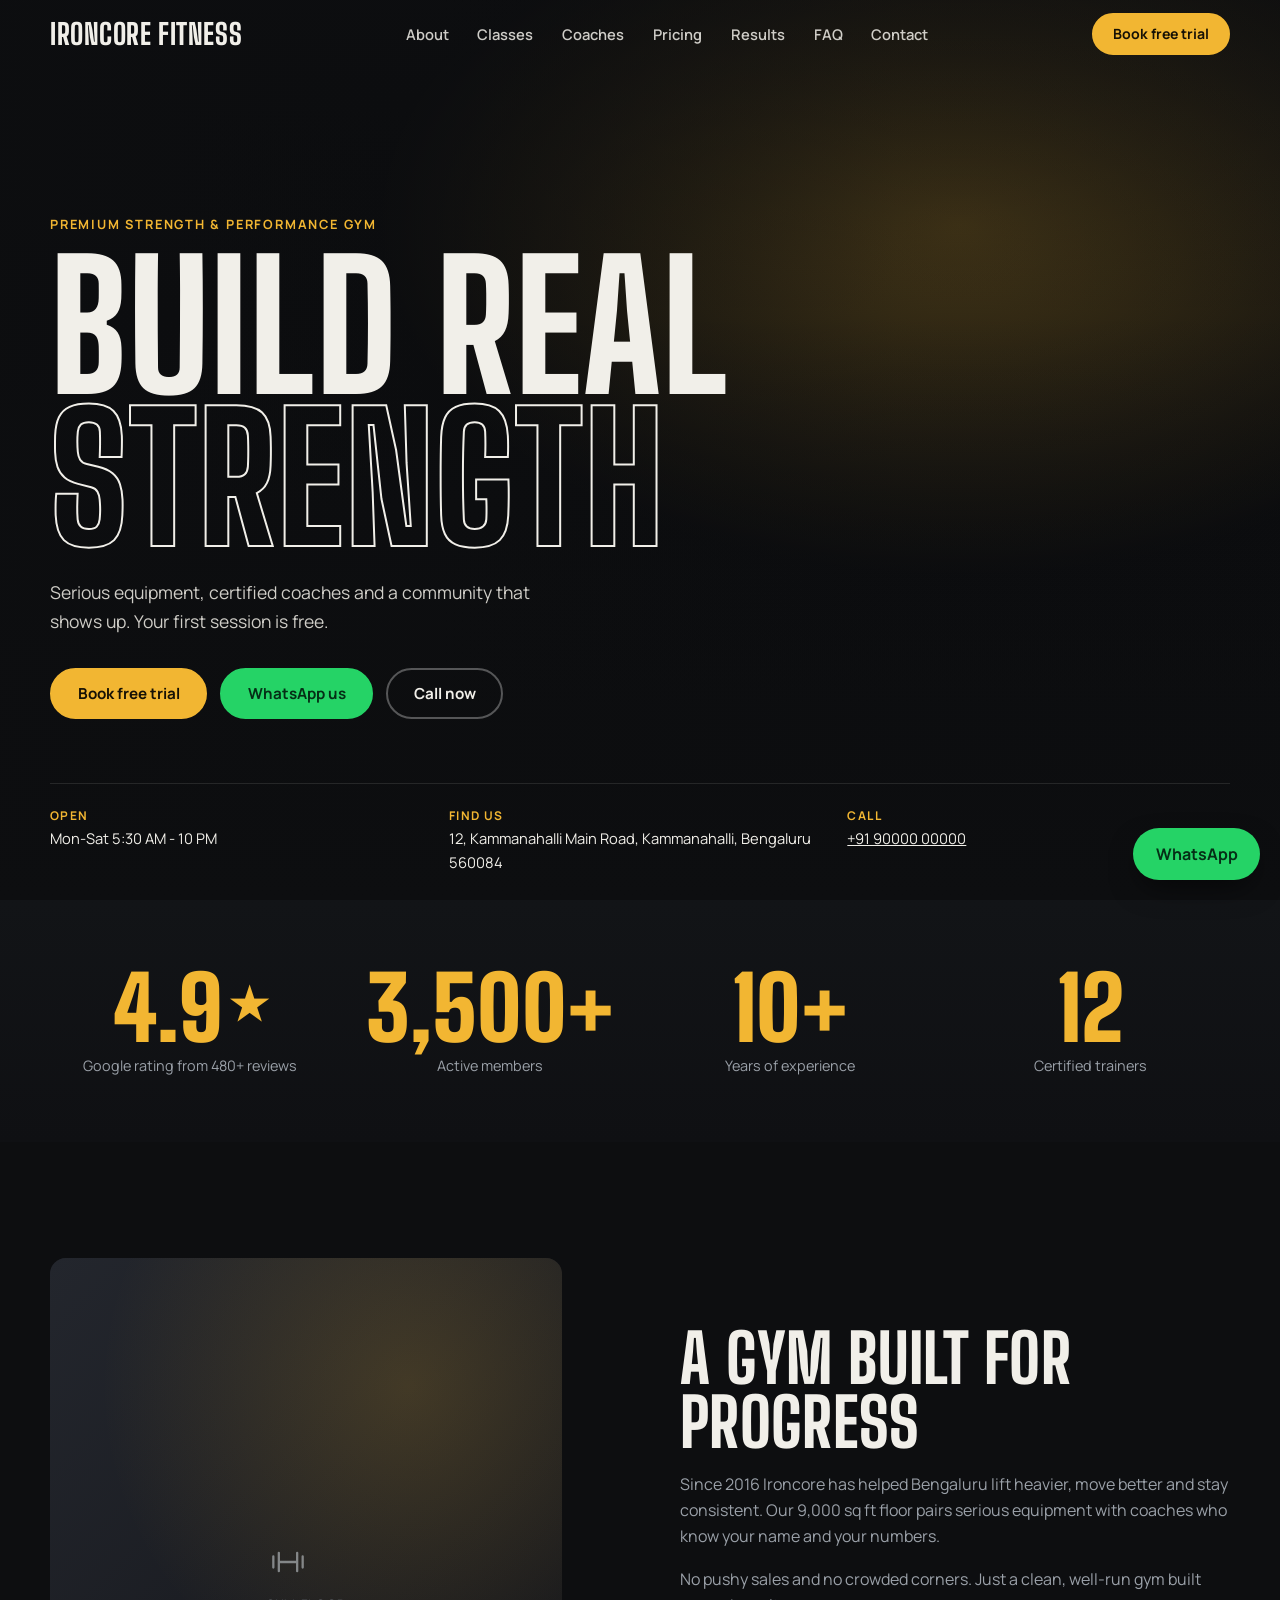
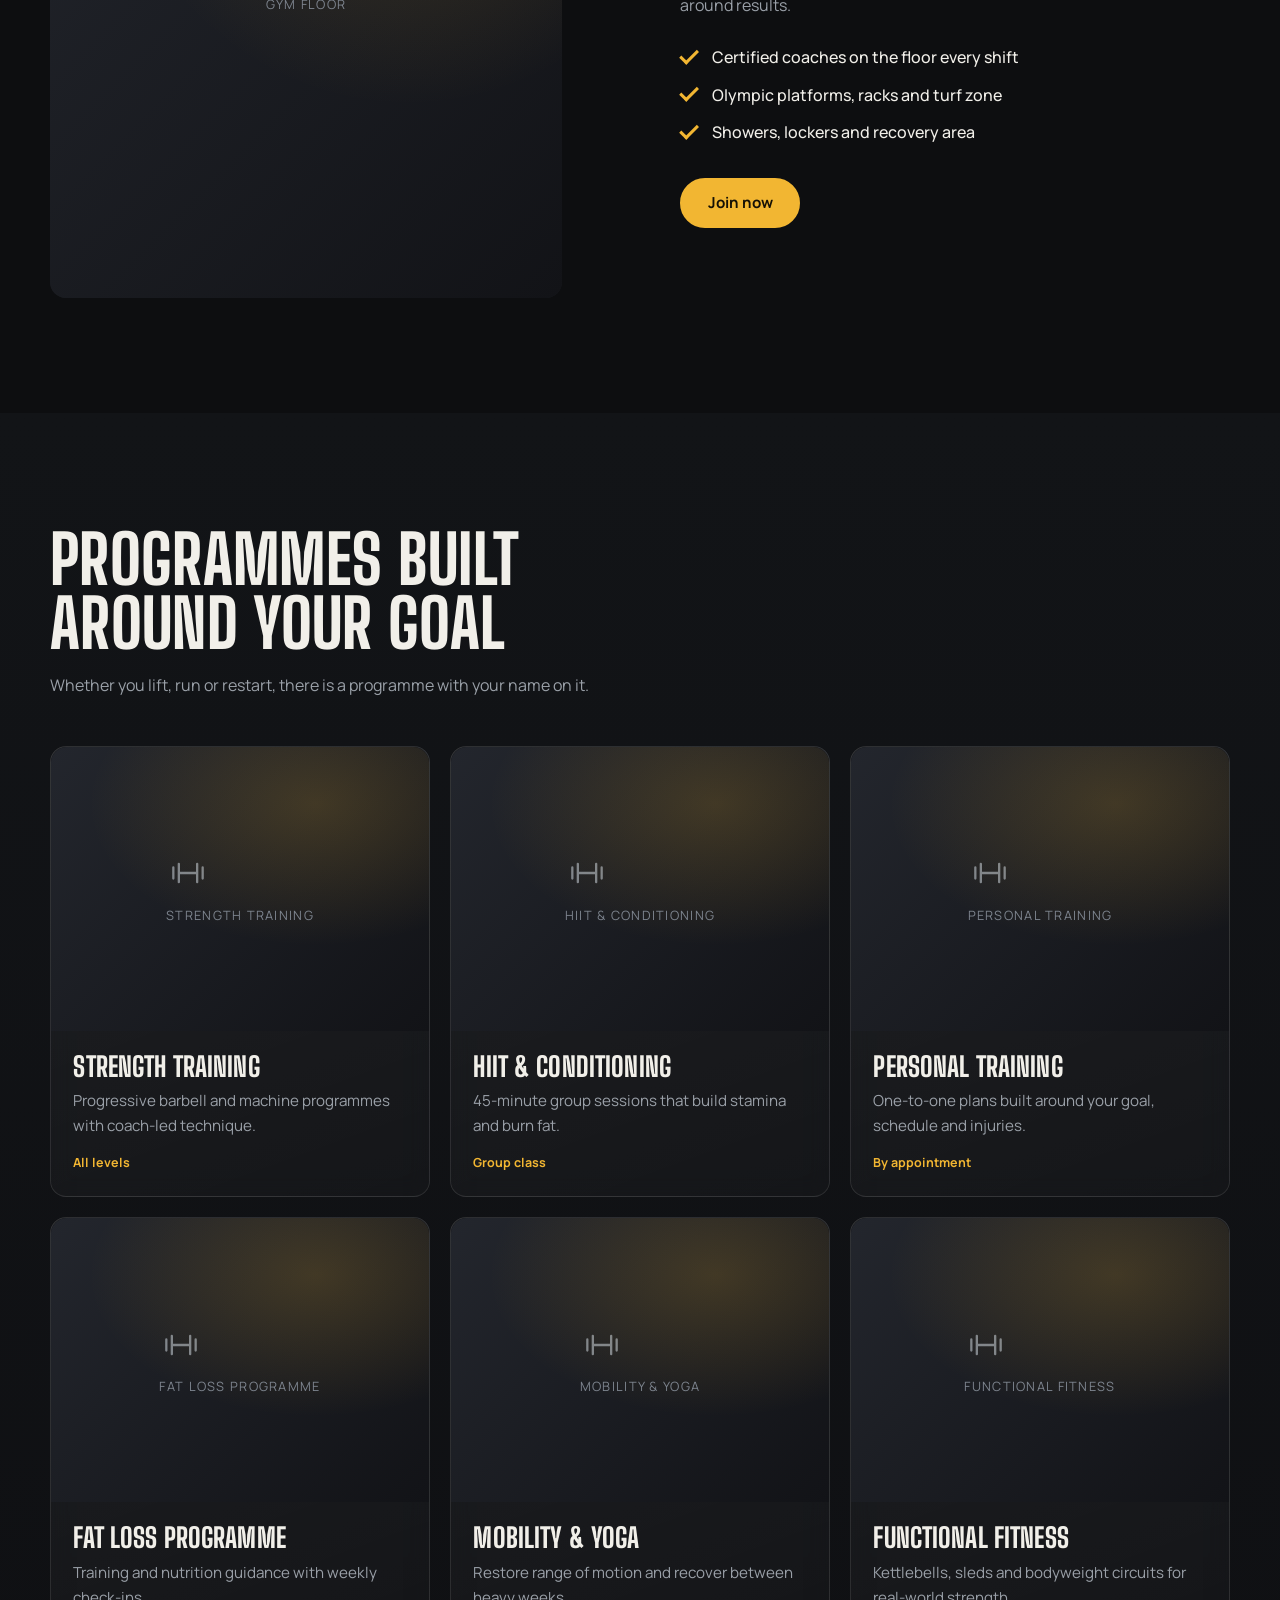
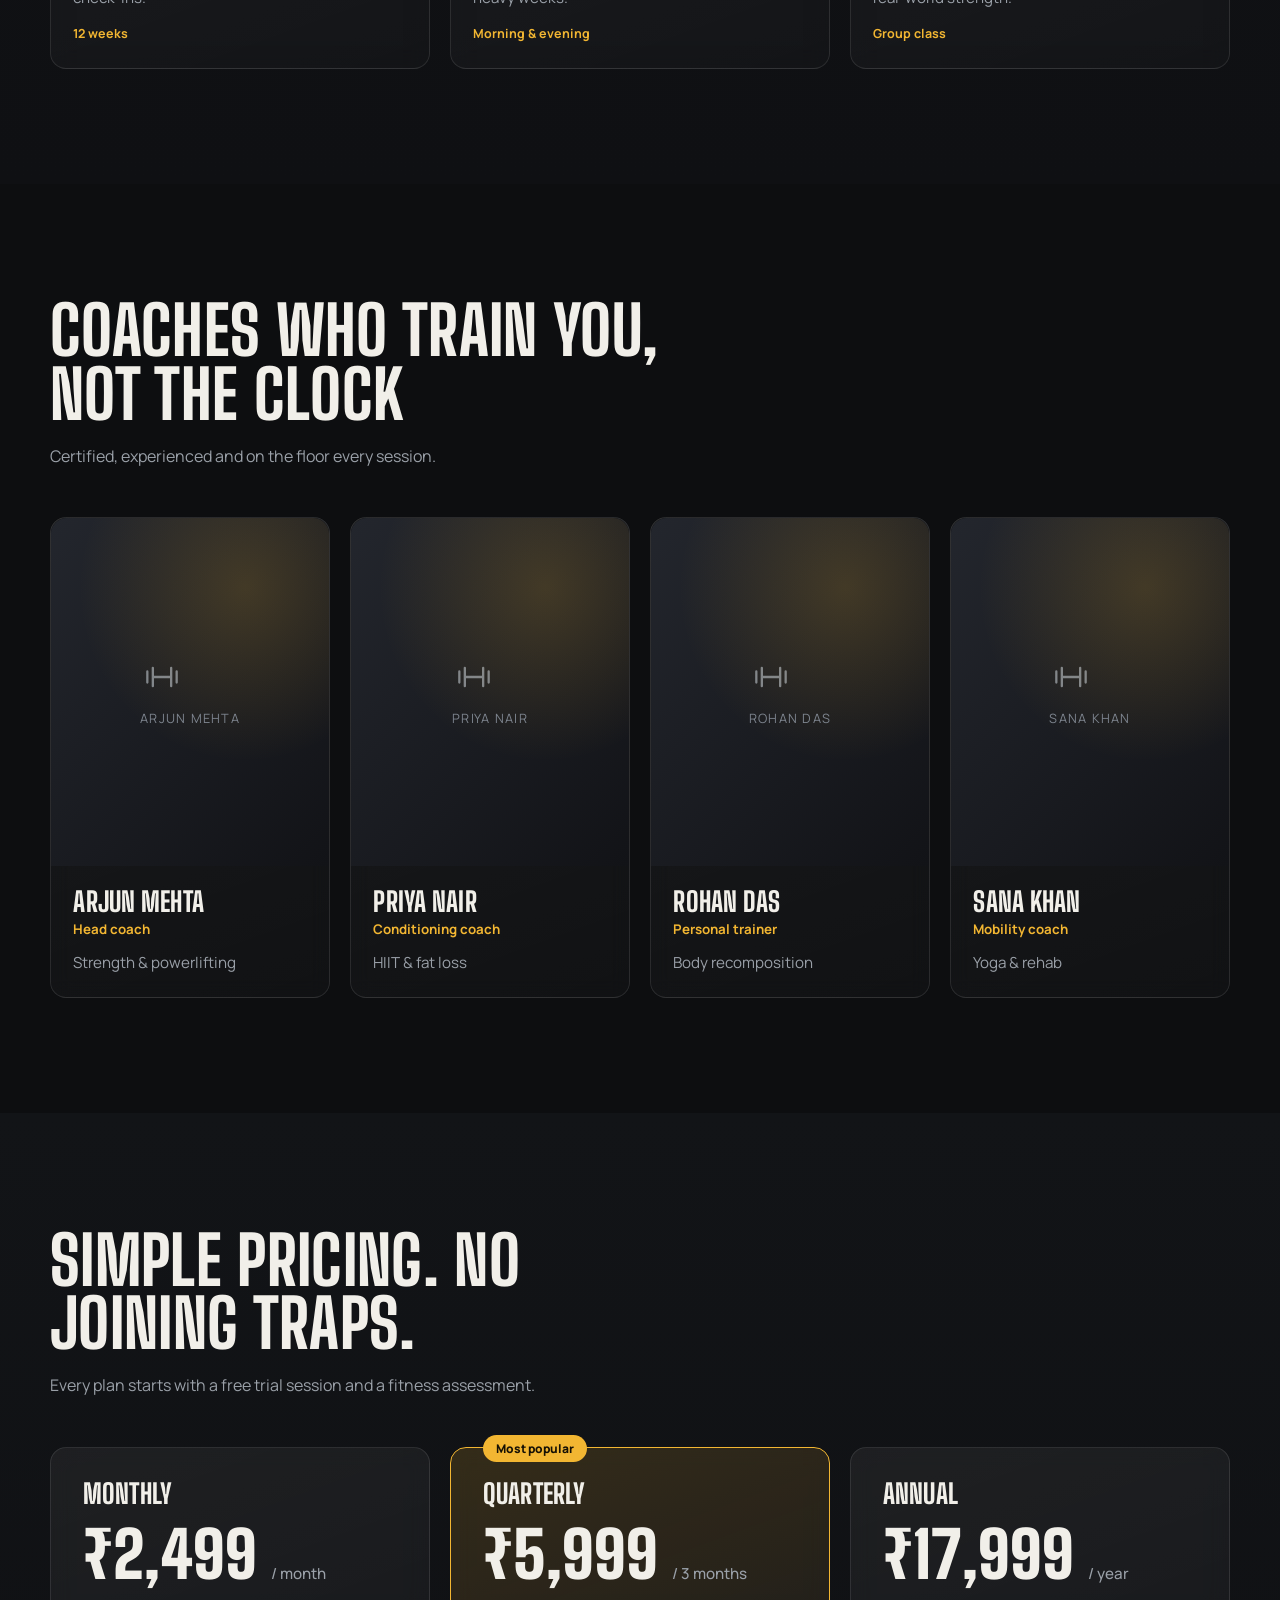
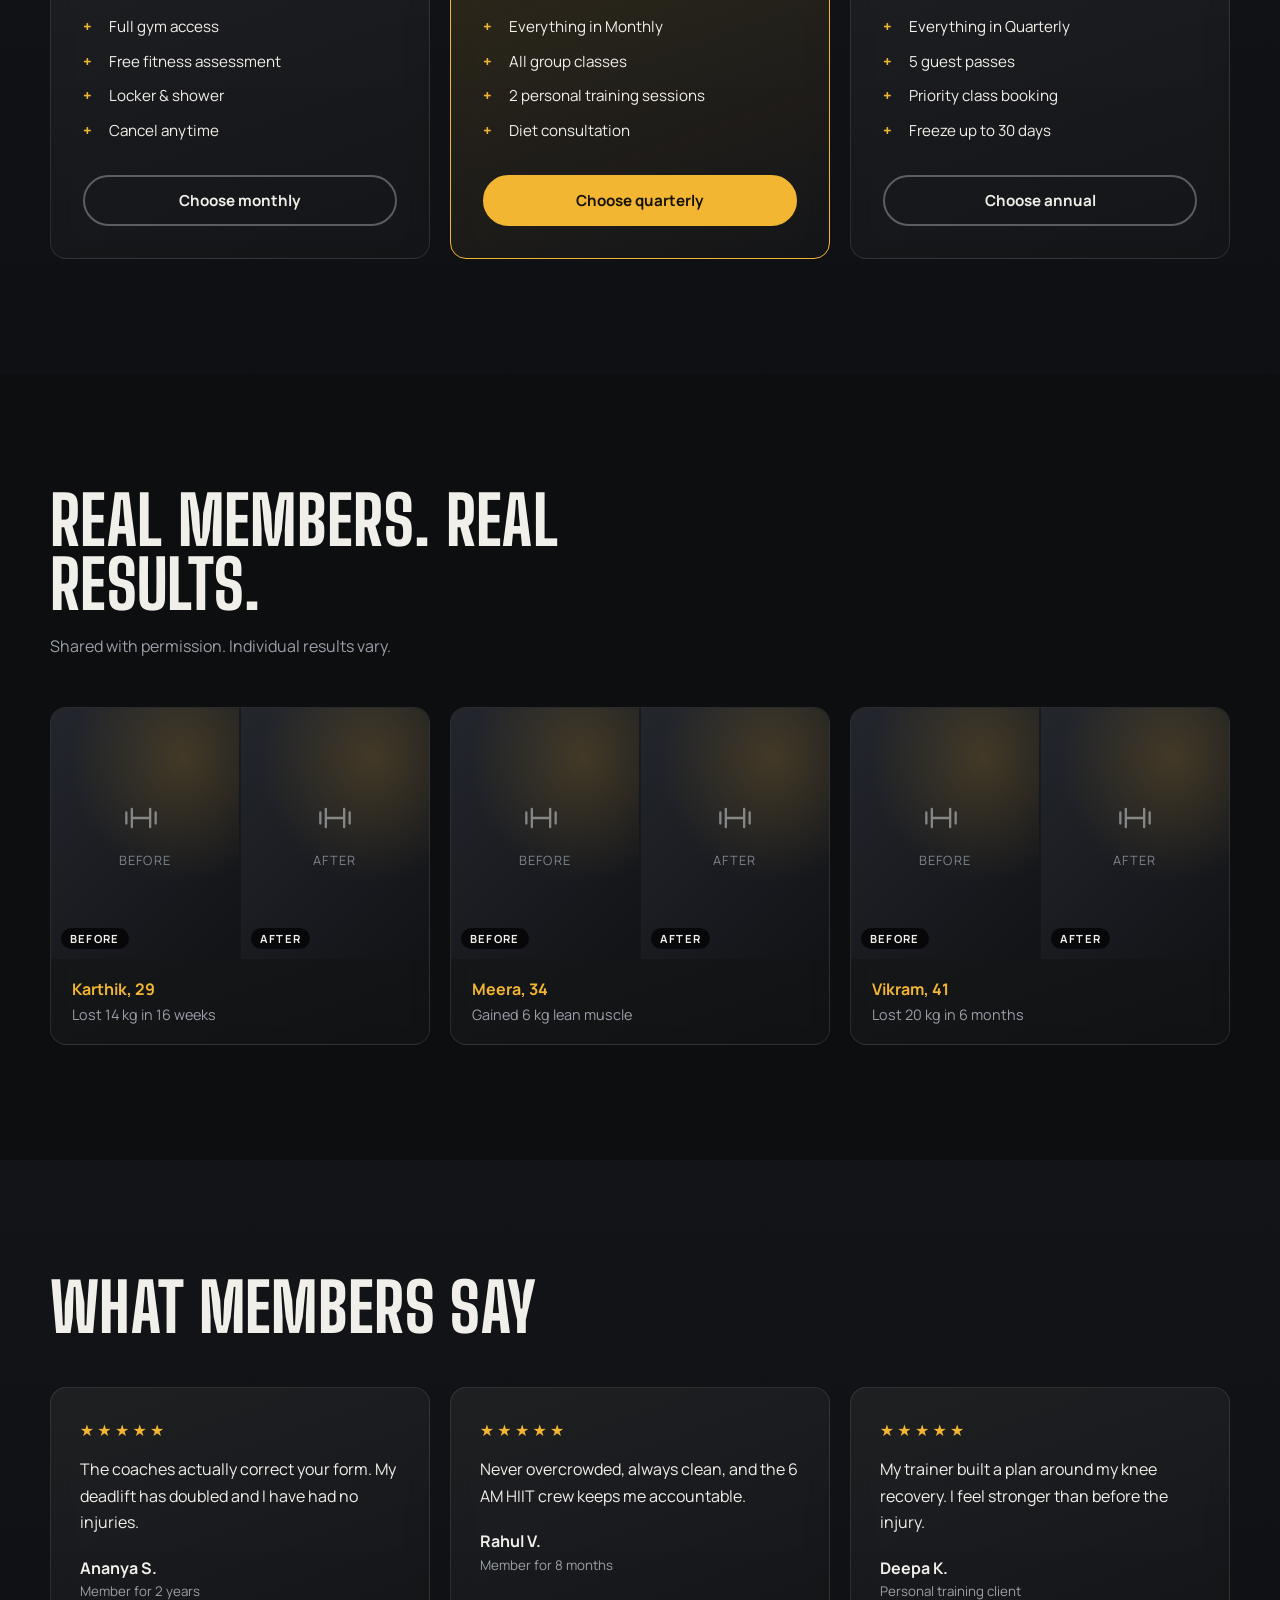
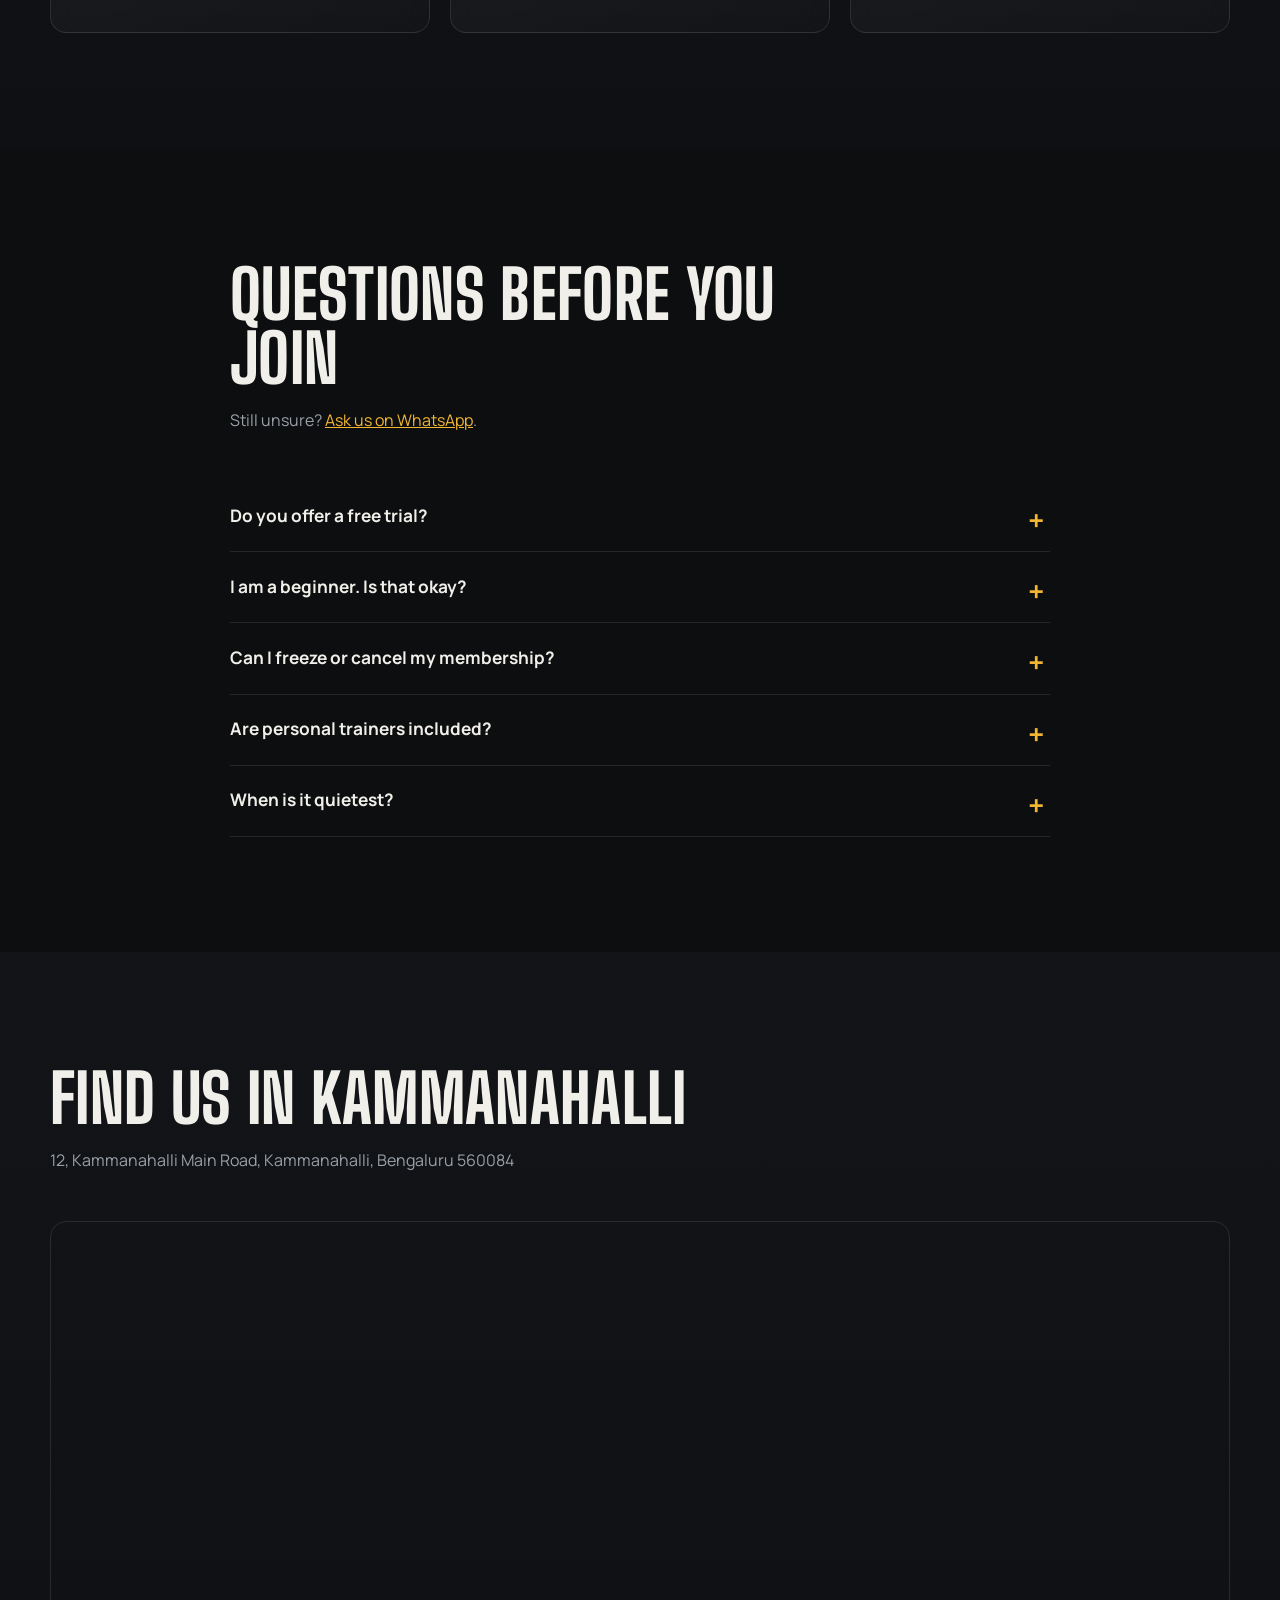
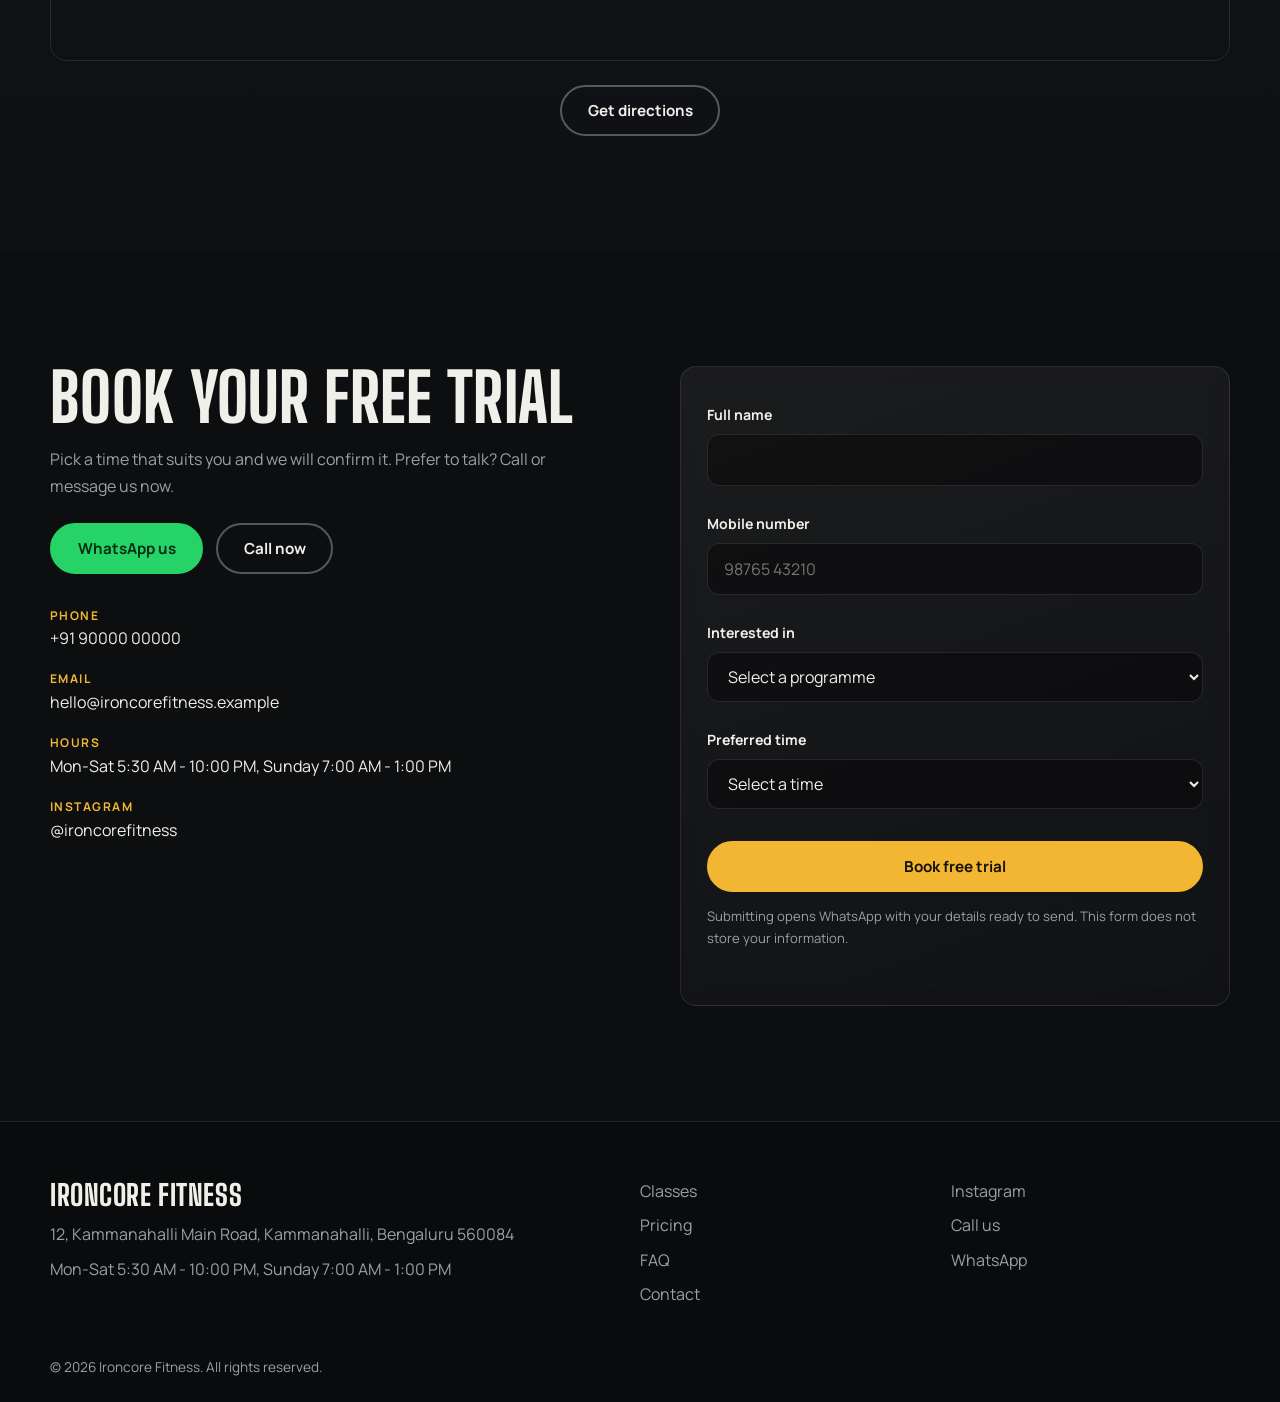
==== index.html @ 9d10f056 "Rename gym.html to index.html" ====
<!DOCTYPE html>
<html lang="en">
<head>
<meta charset="utf-8">
<meta name="viewport" content="width=device-width, initial-scale=1">
<!-- =====================================================================
     ONLY MANUAL HTML EDIT NEEDED: the 6 tags below (title, description,
     canonical, og:title, og:description, og:url). Search engines and link
     previews (WhatsApp/Facebook/etc.) read these before any JavaScript
     runs, so they can't be generated from CONFIG. Everything else on this
     page — text, images, links, colors, prices, hours — comes from the
     CONFIG object at the top of script.js. See README.md.
     ===================================================================== -->
<title>Ironcore Fitness | Premium Strength &amp; Performance Gym in Kammanahalli, Bengaluru</title>
<meta name="description" content="Ironcore Fitness in Kammanahalli, Bengaluru: strength training, HIIT, personal coaching and flexible memberships. Book your free trial or WhatsApp us today.">
<meta name="theme-color" content="#0d0e10">
<link rel="canonical" href="https://www.ironcorefitness.example/">
<meta property="og:type" content="website">
<meta property="og:site_name" content="Ironcore Fitness">
<meta property="og:title" content="Ironcore Fitness | Premium Strength &amp; Performance Gym">
<meta property="og:description" content="Expert coaching, serious equipment, flexible memberships in Kammanahalli, Bengaluru. Book a free trial.">
<meta property="og:url" content="https://www.ironcorefitness.example/">
<meta property="og:image" content="https://www.ironcorefitness.example/assets/images/og.jpg">
<meta name="twitter:card" content="summary_large_image">
<!-- ===================================================================== -->
<link rel="preconnect" href="https://fonts.googleapis.com">
<link rel="preconnect" href="https://fonts.gstatic.com" crossorigin>
<link rel="preload" as="image" href="assets/images/hero.jpg" fetchpriority="high">
<link href="https://fonts.googleapis.com/css2?family=Big+Shoulders+Display:wght@800;900&family=Manrope:wght@400..700&display=swap" rel="stylesheet">
<link rel="stylesheet" href="style.css">
<!-- LocalBusiness JSON-LD is generated from CONFIG in script.js. -->
</head>
<body>
<a class="skip" href="#main">Skip to content</a>
<header class="nav" id="nav">
  <div class="wrap nav__in">
    <a href="#top" class="logo" data-bind="name" aria-label="Home">Your Gym Name</a>
    <nav id="menu" class="menu" aria-label="Primary">
      <a href="#about">About</a><a href="#services">Classes</a><a href="#trainers">Coaches</a>
      <a href="#plans">Pricing</a><a href="#results">Results</a><a href="#faq">FAQ</a><a href="#contact">Contact</a>
      <a class="btn btn--sm menu__join" href="#contact">Book free trial</a>
    </nav>
    <a class="btn btn--sm nav__join" href="#contact">Book free trial</a>
    <button class="burger" id="burger" aria-expanded="false" aria-controls="menu" aria-label="Toggle menu"><span></span><span></span></button>
  </div>
</header>

<main id="main">
<section class="hero" id="top">
  <div class="hero__bg"></div>
  <img class="hero__img" id="heroImg" src="assets/images/hero.jpg" alt="" width="1920" height="1080" fetchpriority="high" decoding="async" data-ph="hero">
  <div class="hero__shade"></div>
  <div class="wrap hero__in">
    <p class="hero__kicker" data-bind="tagline">Premium Strength &amp; Performance Gym</p>
    <h1 class="hero__title" id="heroTitle">Build real<br><em>strength</em></h1>
    <p class="hero__sub" id="heroSub"></p>
    <div class="row hero__cta">
      <a class="btn" href="#contact">Book free trial</a>
      <a class="btn btn--wa" data-wa href="#" target="_blank" rel="noopener">WhatsApp us</a>
      <a class="btn btn--ghost" data-tel href="#">Call now</a>
    </div>
  </div>
  <ul class="wrap hero__strip" aria-label="Quick info">
    <li><b>Open</b><span data-bind="hoursShort"></span></li>
    <li><b>Find us</b><span data-bind="address"></span></li>
    <li><b>Call</b><a data-tel data-bind="phoneDisplay" href="#"></a></li>
  </ul>
</section>

<section class="sec sec--alt trust" id="trust" aria-labelledby="trust-h">
  <div class="wrap">
    <h2 class="sr-only" id="trust-h">Why members choose us</h2>
    <div class="grid stats" id="statsGrid"></div>
  </div>
</section>

<section class="sec" id="about">
  <div class="wrap split">
    <div class="ph-wrap rv" id="aboutImg"></div>
    <div class="rv"><h2 id="aboutTitle"></h2><div id="aboutText" class="prose"></div><ul class="ticks" id="aboutPoints"></ul>
      <p class="row" style="margin-top:2rem"><a class="btn" href="#contact">Join now</a></p></div>
  </div>
</section>

<section class="sec sec--alt" id="services">
  <div class="wrap">
    <div class="head rv"><h2>Programmes built around your goal</h2><p>Whether you lift, run or restart, there is a programme with your name on it.</p></div>
    <div class="grid g3" id="servicesGrid"></div>
  </div>
</section>

<section class="sec" id="trainers">
  <div class="wrap">
    <div class="head rv"><h2>Coaches who train you, not the clock</h2><p>Certified, experienced and on the floor every session.</p></div>
    <div class="grid g4" id="trainersGrid"></div>
  </div>
</section>

<section class="sec sec--alt" id="plans">
  <div class="wrap">
    <div class="head rv"><h2>Simple pricing. No joining traps.</h2><p>Every plan starts with a free trial session and a fitness assessment.</p></div>
    <div class="grid g3 plans" id="plansGrid"></div>
  </div>
</section>

<section class="sec" id="results">
  <div class="wrap">
    <div class="head rv"><h2>Real members. Real results.</h2><p>Shared with permission. Individual results vary.</p></div>
    <div class="grid g3" id="galleryGrid"></div>
  </div>
</section>

<section class="sec sec--alt" id="reviews">
  <div class="wrap">
    <div class="head rv"><h2>What members say</h2><p id="reviewLink"></p></div>
    <div class="grid g3" id="reviewsGrid"></div>
  </div>
</section>

<section class="sec" id="faq">
  <div class="wrap faq">
    <div class="head rv"><h2>Questions before you join</h2><p>Still unsure? <a data-wa href="#" target="_blank" rel="noopener">Ask us on WhatsApp</a>.</p></div>
    <div id="faqList" class="rv"></div>
  </div>
</section>

<section class="sec sec--alt" id="location">
  <div class="wrap">
    <div class="head rv"><h2>Find us in <span data-bind="area"></span></h2><p data-bind="address"></p></div>
    <div class="map rv"><iframe id="mapFrame" title="Map showing the gym location" loading="lazy" referrerpolicy="no-referrer-when-downgrade"></iframe></div>
    <p class="row row--c"><a class="btn btn--ghost" id="dirLink" href="#" target="_blank" rel="noopener">Get directions</a></p>
  </div>
</section>

<section class="sec" id="contact">
  <div class="wrap split split--top">
    <div class="rv">
      <h2>Book your free trial</h2>
      <p class="prose">Pick a time that suits you and we will confirm it. Prefer to talk? Call or message us now.</p>
      <div class="row" style="margin-top:1.5rem"><a class="btn btn--wa" data-wa href="#" target="_blank" rel="noopener">WhatsApp us</a><a class="btn btn--ghost" data-tel href="#">Call now</a></div>
      <ul class="info">
        <li><b>Phone</b><a data-tel data-bind="phoneDisplay" href="#"></a></li>
        <li><b>Email</b><a data-mail data-bind="email" href="#"></a></li>
        <li><b>Hours</b><span data-bind="hours"></span></li>
        <li><b>Instagram</b><a data-ig data-bind="instagramHandle" href="#" target="_blank" rel="noopener"></a></li>
      </ul>
    </div>
    <form class="card form rv" id="form" name="trial" novalidate data-netlify="true" netlify-honeypot="website">
      <input type="hidden" name="form-name" value="trial">
      <label for="f-name">Full name</label>
      <input id="f-name" name="name" autocomplete="name" required aria-describedby="e-name">
      <p class="err" id="e-name"></p>
      <label for="f-phone">Mobile number</label>
      <input id="f-phone" name="phone" type="tel" autocomplete="tel" inputmode="tel" placeholder="98765 43210" required aria-describedby="e-phone">
      <p class="err" id="e-phone"></p>
      <label for="f-interest">Interested in</label>
      <select id="f-interest" name="interest" required aria-describedby="e-interest"></select>
      <p class="err" id="e-interest"></p>
      <label for="f-time">Preferred time</label>
      <select id="f-time" name="time" required aria-describedby="e-time"></select>
      <p class="err" id="e-time"></p>
      <input class="hp" name="website" tabindex="-1" autocomplete="off" aria-hidden="true">
      <button class="btn" type="submit">Book free trial</button>
      <p class="note" id="formNote"></p>
      <p class="status" id="status" role="status" aria-live="polite"></p>
    </form>
  </div>
</section>
</main>

<footer class="foot">
  <div class="wrap foot__in">
    <div><a href="#top" class="logo" data-bind="name">Your Gym Name</a><p data-bind="address"></p><p data-bind="hours"></p></div>
    <nav aria-label="Footer"><a href="#services">Classes</a><a href="#plans">Pricing</a><a href="#faq">FAQ</a><a href="#contact">Contact</a></nav>
    <div><a data-ig href="#" target="_blank" rel="noopener">Instagram</a><a data-tel href="#">Call us</a><a data-wa href="#" target="_blank" rel="noopener">WhatsApp</a></div>
  </div>
  <p class="wrap copy">&copy; <span id="year"></span> <span data-bind="name"></span>. All rights reserved.</p>
</footer>

<a class="wa" data-wa href="#" target="_blank" rel="noopener" aria-label="Chat with us on WhatsApp">WhatsApp</a>
<div class="dock" aria-label="Quick contact"><a data-tel href="#">Call now</a><a data-wa href="#" target="_blank" rel="noopener">WhatsApp</a><a class="on" href="#contact">Free trial</a></div>
<script src="script.js" defer></script>
</body>
</html>
---- style.css ----
/* Colors are overridden from CONFIG.colors in script.js. Edit them there. */
:root{--bg:#0d0e10;--surface:#16181c;--text:#f1efe9;--muted:#9aa0a8;--accent:#f2b632;--accent-ink:#161105;
--line:rgba(255,255,255,.1);--r:16px;--fd:'Big Shoulders Display',Impact,'Arial Narrow',sans-serif;--fb:'Manrope',system-ui,-apple-system,'Segoe UI',sans-serif;--nav:68px}
*,*::before,*::after{box-sizing:border-box;margin:0}
html{scroll-behavior:smooth;scroll-padding-top:var(--nav);-webkit-text-size-adjust:100%}
body{background:var(--bg);color:var(--text);font:400 1rem/1.65 var(--fb);padding-bottom:64px;overflow-x:hidden}
img,iframe{display:block;max-width:100%}
a{color:inherit}
:focus-visible{outline:2px solid var(--accent);outline-offset:3px;border-radius:4px}
.skip{position:absolute;left:-999px;top:8px;background:var(--accent);color:var(--accent-ink);padding:.6rem 1rem;z-index:99;border-radius:8px}
.skip:focus{left:8px}
.wrap{width:min(100% - 2.5rem,1180px);margin-inline:auto}
h1,h2,h3{font-family:var(--fd);font-weight:800;line-height:.95;text-transform:uppercase;letter-spacing:.005em}
h2{font-size:clamp(2.4rem,6vw,4.2rem);margin-bottom:1rem}
h3{font-size:1.7rem;line-height:1}
.sec{padding:clamp(4.5rem,9vw,8rem) 0}
.sec--alt{background:linear-gradient(180deg,#121417,#0f1013)}
.head{max-width:640px;margin-bottom:3rem}.head p{color:var(--muted)}.head a{color:var(--accent)}
.prose{color:var(--muted);max-width:60ch}.prose p+p{margin-top:1rem}
.grid{display:grid;gap:1.25rem}
.row{display:flex;flex-wrap:wrap;gap:.8rem}.row--c{justify-content:center;margin-top:1.5rem}

.btn{display:inline-flex;align-items:center;justify-content:center;min-height:48px;padding:.8rem 1.6rem;border-radius:999px;background:var(--accent);color:var(--accent-ink);font:700 .95rem var(--fb);text-decoration:none;border:2px solid var(--accent);cursor:pointer;transition:transform .2s,box-shadow .2s,background .2s}
.btn:hover{transform:translateY(-2px);box-shadow:0 10px 30px -8px var(--accent)}
.btn--ghost{background:transparent;color:var(--text);border-color:rgba(255,255,255,.3)}
.btn--ghost:hover{background:rgba(255,255,255,.08);box-shadow:none}
.btn--sm{min-height:42px;padding:.5rem 1.2rem;font-size:.88rem}

/* nav */
.nav{position:fixed;inset:0 0 auto;z-index:50;height:var(--nav);transition:background .3s,backdrop-filter .3s,border-color .3s;border-bottom:1px solid transparent}
.nav.solid{background:rgba(13,14,16,.82);backdrop-filter:blur(14px);-webkit-backdrop-filter:blur(14px);border-color:var(--line)}
.nav__in{height:100%;display:flex;align-items:center;justify-content:space-between;gap:1rem}
.logo{white-space:nowrap;font:800 clamp(1.4rem,6vw,1.8rem) var(--fd);text-transform:uppercase;text-decoration:none;letter-spacing:.02em}
.menu{overflow-y:auto;position:fixed;inset:var(--nav) 0 0;background:var(--bg);display:flex;flex-direction:column;padding:2rem 1.5rem;gap:.2rem;transform:translateX(100%);visibility:hidden;transition:transform .35s,visibility .35s}
.menu.open{transform:none;visibility:visible}
.menu a{font:800 2rem var(--fd);text-transform:uppercase;text-decoration:none;padding:.5rem 0;border-bottom:1px solid var(--line)}
.menu .menu__join{margin-top:1.5rem;font:700 1rem var(--fb);border-bottom:2px solid var(--accent);text-transform:none}
.nav__join{display:none}
.burger{width:44px;height:44px;background:none;border:0;cursor:pointer;display:grid;place-content:center;gap:7px}
.burger span{width:26px;height:2px;background:var(--text);transition:transform .3s}
.burger[aria-expanded=true] span:first-child{transform:translateY(4.5px) rotate(45deg)}
.burger[aria-expanded=true] span:last-child{transform:translateY(-4.5px) rotate(-45deg)}

/* hero */
.hero{overflow:hidden;position:relative;min-height:100svh;display:flex;flex-direction:column;justify-content:flex-end;padding-top:var(--nav);isolation:isolate}
.hero__bg{position:absolute;inset:0;z-index:-3;background:radial-gradient(70% 60% at 75% 25%,color-mix(in srgb,var(--accent) 30%,transparent),transparent 65%),#0a0b0d}
.hero__img{position:absolute;inset:0;width:100%;height:100%;object-fit:cover;z-index:-2;animation:push 16s ease-out both}
.hero__shade{position:absolute;inset:0;z-index:-1;background:linear-gradient(90deg,rgba(13,14,16,.78),rgba(13,14,16,.2) 70%),linear-gradient(180deg,rgba(13,14,16,.5),transparent 35%,var(--bg))}
@keyframes push{from{transform:scale(1.12)}to{transform:scale(1)}}
.hero__in{padding-block:4rem 2.5rem;animation:rise 1s .1s cubic-bezier(.2,.7,.2,1) both}
@keyframes rise{from{opacity:0;transform:translateY(30px)}}
.hero__kicker{color:var(--accent);font-weight:700;letter-spacing:.14em;text-transform:uppercase;font-size:.8rem;margin-bottom:1rem}
.hero__title{font-size:clamp(3.6rem,17vw,11rem);line-height:.86;margin-bottom:1.5rem;max-width:11ch}
.hero__title em{font-style:normal;color:transparent;-webkit-text-stroke:2px var(--text)}
.hero__sub{max-width:46ch;font-size:1.1rem;color:#cfcdc7;margin-bottom:2rem}
.hero__strip{list-style:none;padding:1.4rem 0 1.6rem;margin-top:1.5rem;border-top:1px solid var(--line);display:grid;gap:1rem;font-size:.92rem}
.hero__strip b{display:block;color:var(--accent);font-size:.75rem;letter-spacing:.12em;text-transform:uppercase}

/* layout blocks */
.split{display:grid;gap:2.5rem;align-items:center}
.split--top{align-items:start}
.ph{position:relative;width:100%;height:100%;min-height:200px;object-fit:cover;background:linear-gradient(135deg,#23262d,#121317);display:grid;place-content:center;color:#7d848e;gap:.6rem;font-size:.8rem;letter-spacing:.1em;text-transform:uppercase;overflow:hidden}
.ph::before{content:"";position:absolute;inset:0;background:radial-gradient(60% 50% at 70% 20%,color-mix(in srgb,var(--accent) 18%,transparent),transparent)}
.ph span{position:relative}
.ph-wrap,.card .frame,.frame{border-radius:var(--r);overflow:hidden;aspect-ratio:4/5;background:var(--surface)}
.ph-wrap{max-height:640px}
.ticks{list-style:none;padding:0;margin-top:1.6rem;display:grid;gap:.7rem}
.ticks li{padding-left:2rem;position:relative;font-weight:500}
.ticks li::before{content:"";position:absolute;left:0;top:.35em;width:1.1rem;height:.6rem;border:solid var(--accent);border-width:0 0 3px 3px;transform:rotate(-45deg)}
.stats{grid-template-columns:repeat(2,1fr);text-align:center}
.stat b{display:block;font:900 clamp(3rem,9vw,5.5rem)/1 var(--fd);color:var(--accent)}
.stat span{color:var(--muted);font-size:.9rem}

/* cards */
.card{background:linear-gradient(160deg,rgba(255,255,255,.06),rgba(255,255,255,.02));border:1px solid var(--line);border-radius:var(--r);transition:transform .35s,border-color .35s}
.card:hover{transform:translateY(-6px);border-color:color-mix(in srgb,var(--accent) 55%,transparent)}
.svc .frame{aspect-ratio:4/3;border-radius:var(--r) var(--r) 0 0}
.svc__b,.tr__b{padding:1.4rem}
.svc p,.tr p{color:var(--muted);font-size:.95rem;margin-top:.5rem}
.tag{display:inline-block;margin-top:.9rem;font-size:.78rem;font-weight:700;color:var(--accent)}
.tr .frame{aspect-ratio:4/5;border-radius:var(--r) var(--r) 0 0}
.tr img,.svc img,.gal img,.frame img{width:100%;height:100%;object-fit:cover;transition:transform .6s}
.card:hover .frame img{transform:scale(1.05)}
.tr small{color:var(--accent);font-weight:700}

.plan{padding:2rem;display:flex;flex-direction:column;position:relative}
.plan--pop{border-color:var(--accent);background:linear-gradient(160deg,color-mix(in srgb,var(--accent) 16%,transparent),rgba(255,255,255,.02))}
.badge{position:absolute;top:-13px;left:2rem;background:var(--accent);color:var(--accent-ink);font-size:.75rem;font-weight:800;padding:.25rem .8rem;border-radius:99px}
.price{font:900 4rem/1 var(--fd);margin:1rem 0 .3rem}.price small{font:500 .95rem var(--fb);color:var(--muted)}
.plan ul{list-style:none;padding:0;margin:1.4rem 0 2rem;display:grid;gap:.6rem;flex:1}
.plan li{padding-left:1.6rem;position:relative;font-size:.95rem}
.plan li::before{content:"+";position:absolute;left:0;color:var(--accent);font-weight:800}
.gal{overflow:hidden}
.gal__pair{display:grid;grid-template-columns:1fr 1fr;gap:2px}
.gal .frame{border-radius:0;aspect-ratio:3/4;position:relative}
.gal .frame em{position:absolute;left:.6rem;bottom:.6rem;z-index:2;font:700 .7rem var(--fb);letter-spacing:.1em;text-transform:uppercase;background:rgba(0,0,0,.7);padding:.2rem .6rem;border-radius:99px;font-style:normal}
.gal__b{padding:1.1rem 1.3rem}.gal__b b{color:var(--accent)}.gal__b p{color:var(--muted);font-size:.9rem}
.rev{padding:1.8rem}.stars{color:var(--accent);letter-spacing:.2em}
.rev blockquote{margin:.8rem 0 1.2rem}.rev cite{font-style:normal;font-weight:700}.rev small{display:block;color:var(--muted)}

/* faq */
.faq{max-width:820px}
details{border-bottom:1px solid var(--line)}
summary{list-style:none;cursor:pointer;padding:1.3rem 3rem 1.3rem 0;font-weight:700;font-size:1.08rem;position:relative}
summary::-webkit-details-marker{display:none}
summary::after{content:"+";position:absolute;right:.4rem;top:1rem;font-size:1.8rem;color:var(--accent);transition:transform .3s}
details[open] summary::after{transform:rotate(45deg)}
details p{color:var(--muted);padding-bottom:1.4rem;max-width:64ch}

.map{border-radius:var(--r);overflow:hidden;border:1px solid var(--line);height:min(60vh,440px)}
.map iframe{width:100%;height:100%;border:0;filter:grayscale(1) invert(.92) contrast(.9)}
.info{list-style:none;padding:0;margin-top:2rem;display:grid;gap:1.1rem}
.info b{display:block;color:var(--accent);font-size:.75rem;letter-spacing:.12em;text-transform:uppercase}
.info a{text-decoration:none}.info a:hover{text-decoration:underline}
.form{padding:1.6rem;display:grid;gap:.5rem}
.form label{font-weight:700;font-size:.88rem;margin-top:.6rem}.form label span{color:var(--muted);font-weight:400}
.form input,.form select,.form textarea{width:100%;min-height:48px;padding:.75rem 1rem;background:rgba(0,0,0,.35);border:1px solid var(--line);border-radius:12px;color:var(--text);font:inherit}
.form input:focus,.form select:focus,.form textarea:focus{outline:2px solid var(--accent);border-color:transparent}
.form [aria-invalid=true]{border-color:#ff6b6b}
.form .btn{margin-top:1rem}
.hp{position:absolute!important;left:-9999px}
.status{min-height:1.5em;font-size:.92rem}.status.ok{color:#6fe0a0}.status.err{color:#ff8a8a}

.foot{border-top:1px solid var(--line);padding-top:3.5rem;background:#0a0b0d}
.foot__in{display:grid;gap:2rem}
.foot p{color:var(--muted);margin-top:.5rem}
.foot nav,.foot__in>div:last-child{display:flex;flex-direction:column;gap:.5rem}
.foot a{text-decoration:none;color:var(--muted)}.foot a:hover{color:var(--accent)}
.foot .logo{color:var(--text)}
.copy{padding-block:2.5rem 1.5rem;font-size:.85rem}

/* mobile conversion dock */
.dock{position:fixed;inset:auto 0 0;z-index:40;display:grid;grid-template-columns:1fr 1fr 1.3fr;gap:.5rem;padding:.6rem .75rem calc(.6rem + env(safe-area-inset-bottom));background:rgba(13,14,16,.92);backdrop-filter:blur(14px);border-top:1px solid var(--line)}
.dock a{min-height:44px;display:grid;place-items:center;border-radius:99px;border:1px solid var(--line);text-decoration:none;font-weight:700;font-size:.9rem}
.dock a.on{background:var(--accent);color:var(--accent-ink);border-color:var(--accent)}

/* reveal (only when JS is running) */
.js .rv{opacity:0;transform:translateY(24px);transition:opacity .8s cubic-bezier(.2,.7,.2,1),transform .8s cubic-bezier(.2,.7,.2,1);transition-delay:var(--d,0s)}
.js .rv.in{opacity:1;transform:none}

@media(min-width:640px){.stats{grid-template-columns:repeat(4,1fr)}.g3,.g4{grid-template-columns:repeat(2,1fr)}.hero__strip{grid-template-columns:repeat(3,1fr)}}
@media(min-width:960px){
 .card{backdrop-filter:blur(10px);-webkit-backdrop-filter:blur(10px)}
 .wa{display:grid}
 body{padding-bottom:0}.dock{display:none}
 .burger{display:none}.nav__join{display:inline-flex}
 .menu{position:static;flex-direction:row;align-items:center;gap:1.8rem;padding:0;background:none;transform:none;visibility:visible}
 .menu a{font:600 .92rem var(--fb);text-transform:none;border:0;padding:0;opacity:.85}.menu a:hover{opacity:1;color:var(--accent)}
 .menu__join{display:none!important}
 .split{grid-template-columns:1fr 1fr;gap:5rem}
 .g3{grid-template-columns:repeat(3,1fr)}.g4{grid-template-columns:repeat(4,1fr)}
 .foot__in{grid-template-columns:2fr 1fr 1fr}
}
@media(prefers-reduced-motion:reduce){
 html{scroll-behavior:auto}*,*::before,*::after{animation:none!important;transition:none!important}
 .js .rv{opacity:1;transform:none}
}

/* v2 additions */
.sr-only{position:absolute;width:1px;height:1px;overflow:hidden;clip:rect(0 0 0 0);white-space:nowrap}
.btn--wa{background:#25d366;border-color:#25d366;color:#052e16}
.btn--wa:hover{box-shadow:0 10px 30px -8px #25d366}
@media(max-width:639px){.hero__cta .btn{flex:1 1 auto}}
.trust{padding-block:clamp(2.5rem,5vw,4rem)}
.stat i{font-style:normal;font-size:.5em;margin-left:.15em;vertical-align:.5em}
.err{color:#ff9d9d;font-size:.85rem;min-height:0;margin:0}
.note{color:var(--muted);font-size:.82rem;margin-top:.4rem}
.wa{display:none;position:fixed;right:1.25rem;bottom:1.25rem;z-index:40;min-height:52px;padding:0 1.4rem;place-items:center;border-radius:99px;background:#25d366;color:#052e16;font-weight:700;text-decoration:none;box-shadow:0 12px 30px -8px rgba(0,0,0,.6);transition:transform .2s}
.wa:hover{transform:translateY(-2px)}
@media(max-width:400px){.hero__cta .btn{width:100%}.plan{padding:1.5rem}.gal__b{padding:1rem}}
@media(min-width:960px){.wa{display:grid}}
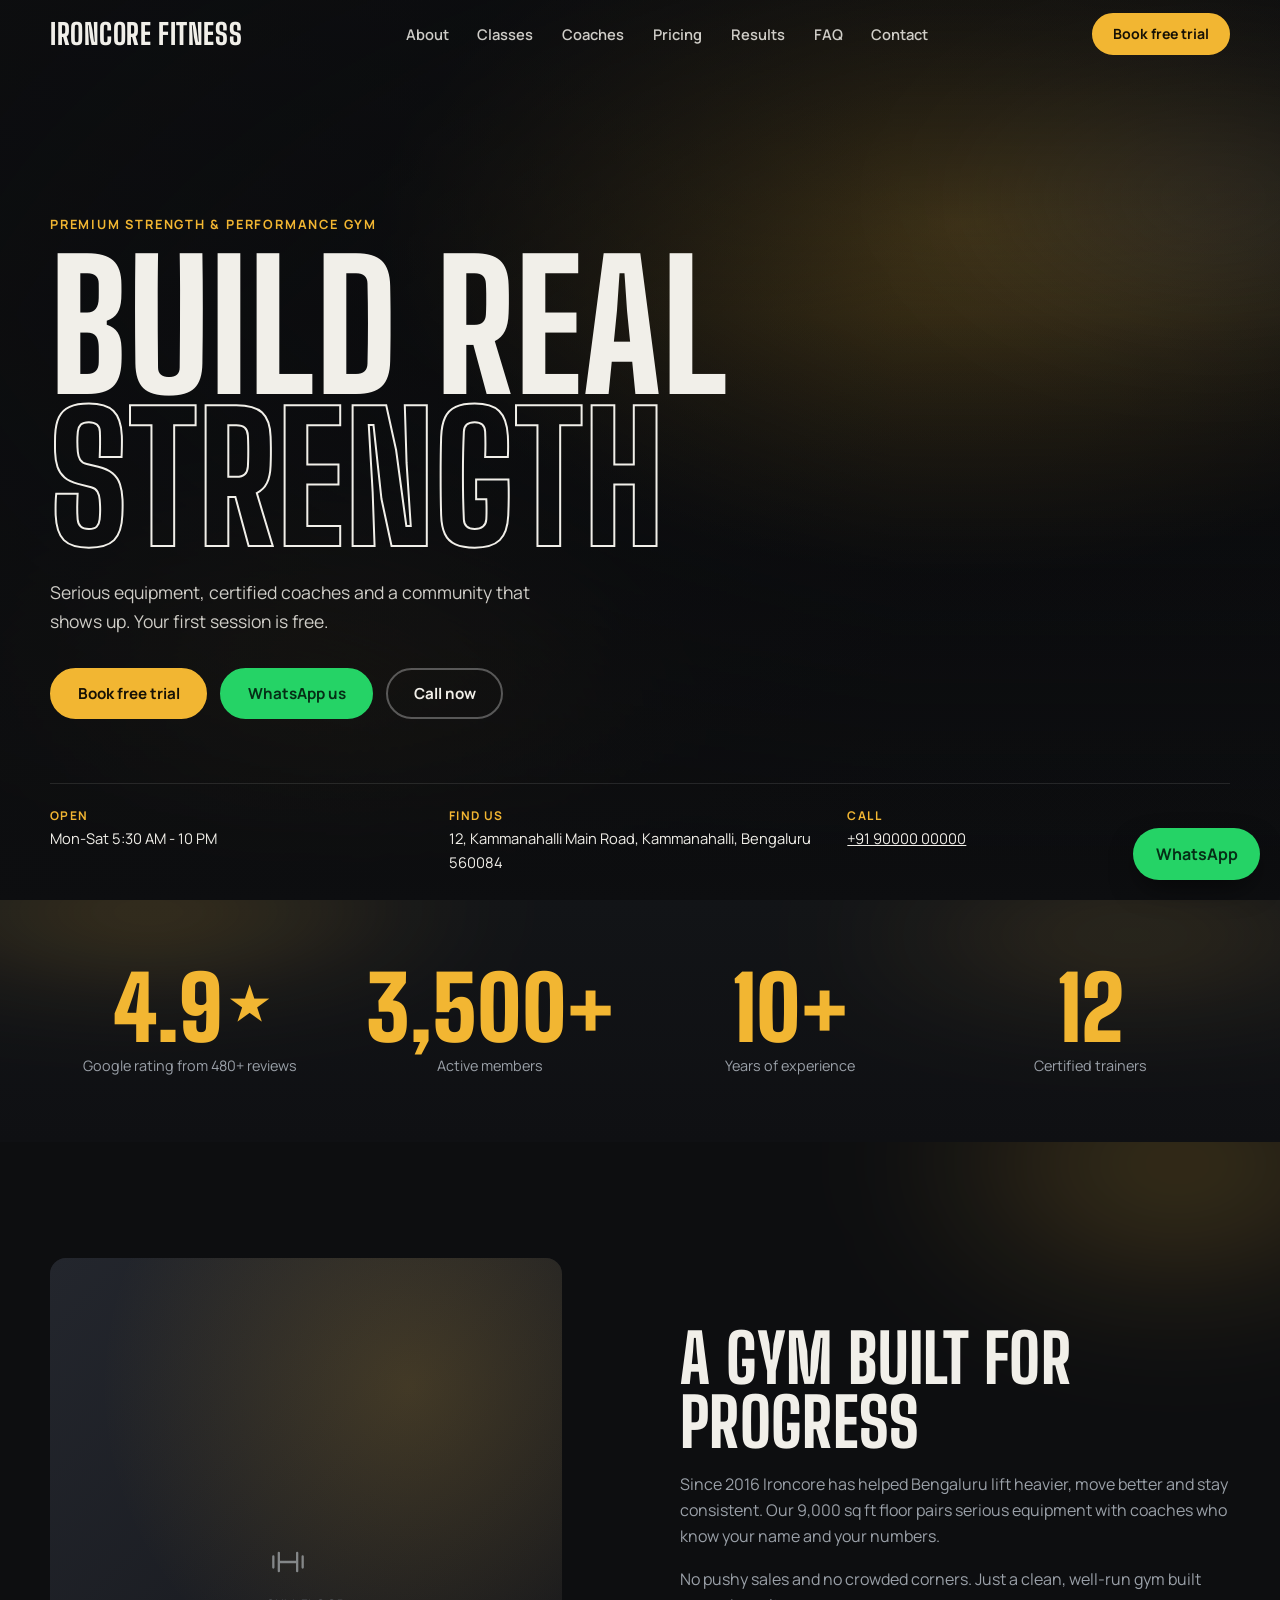
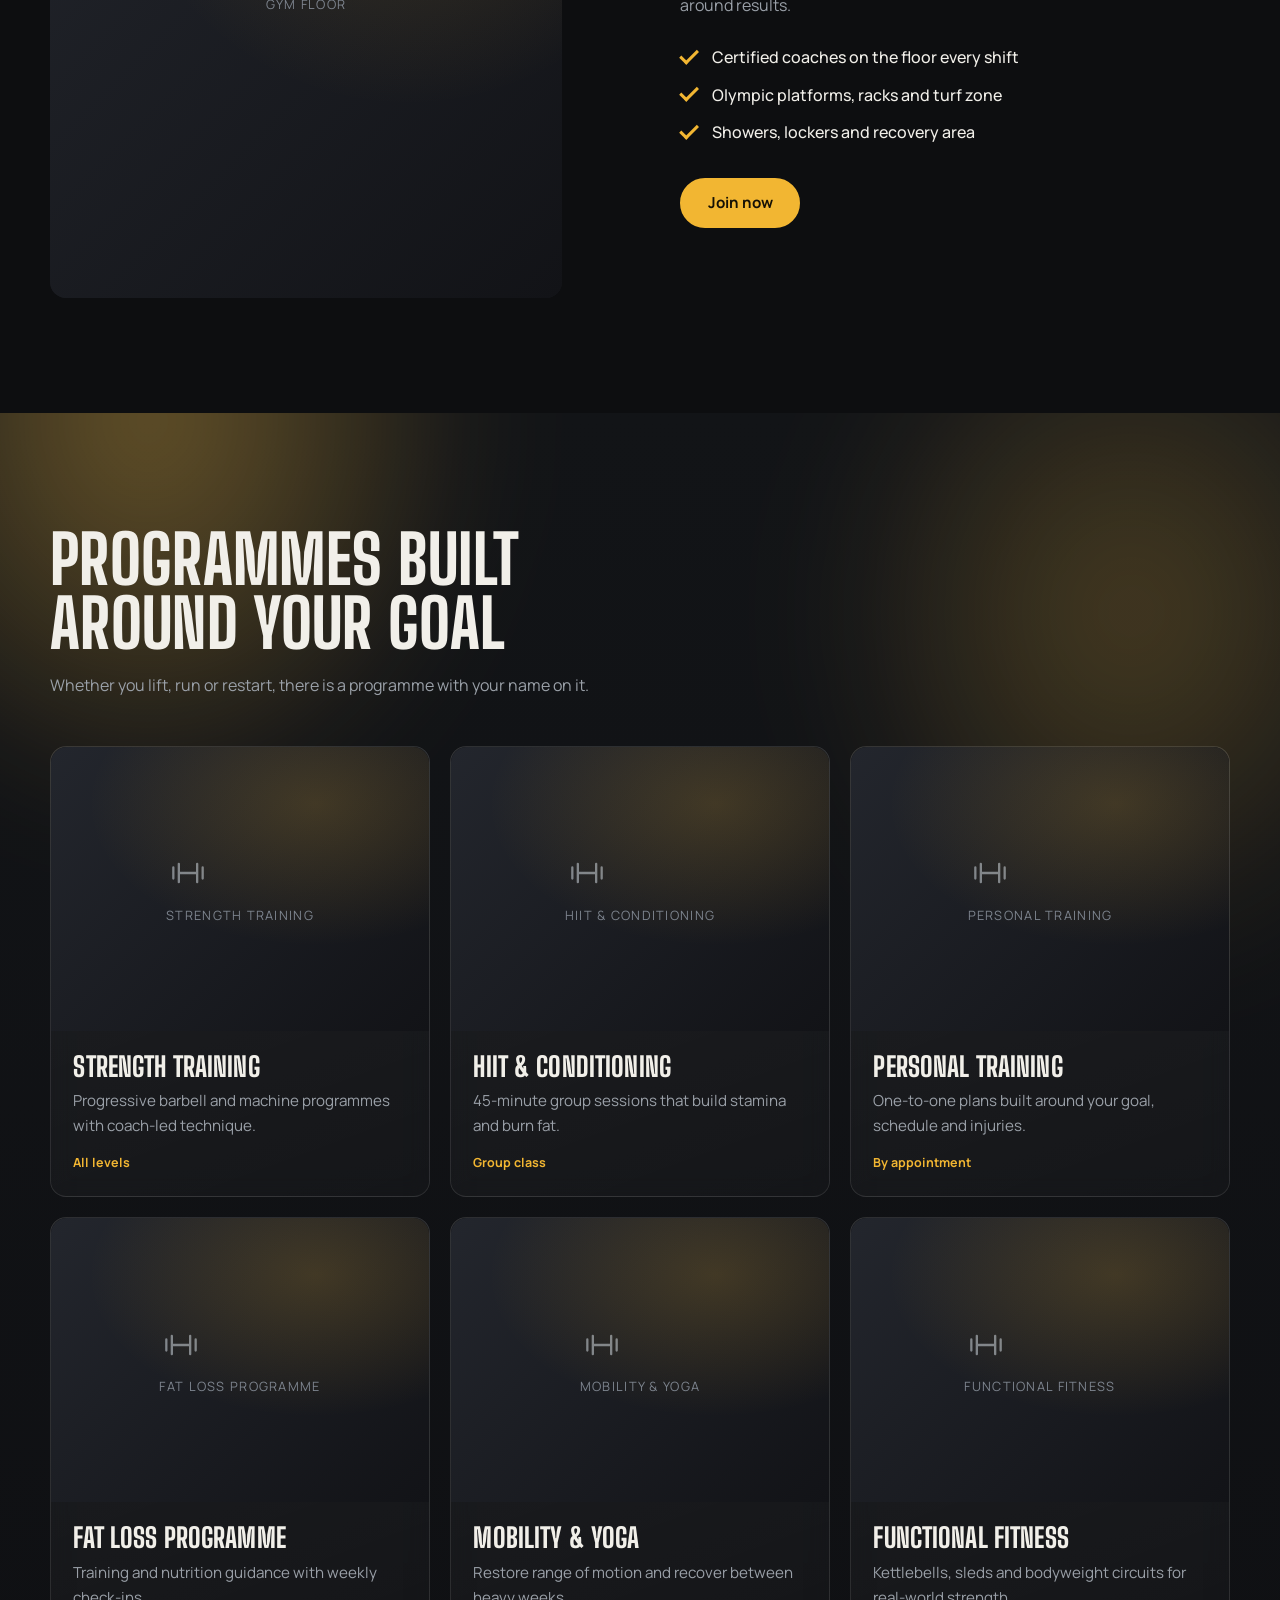
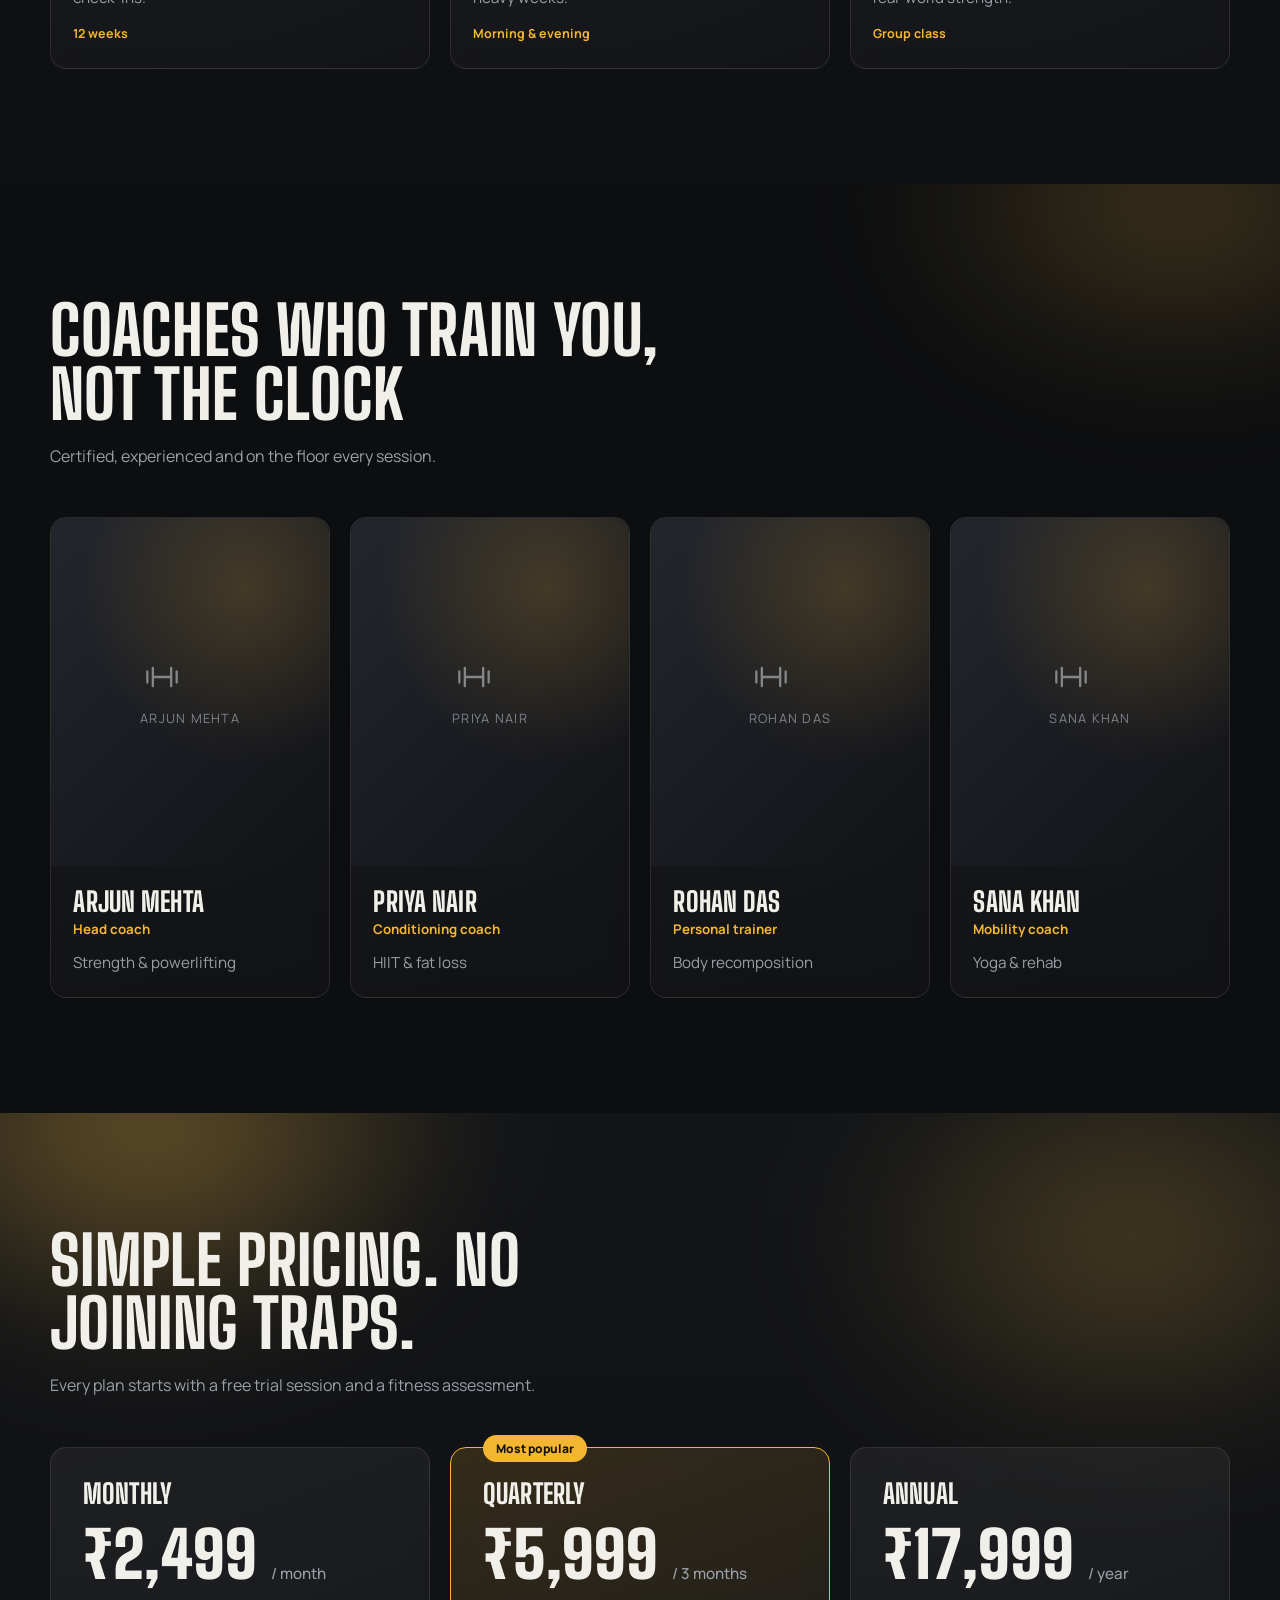
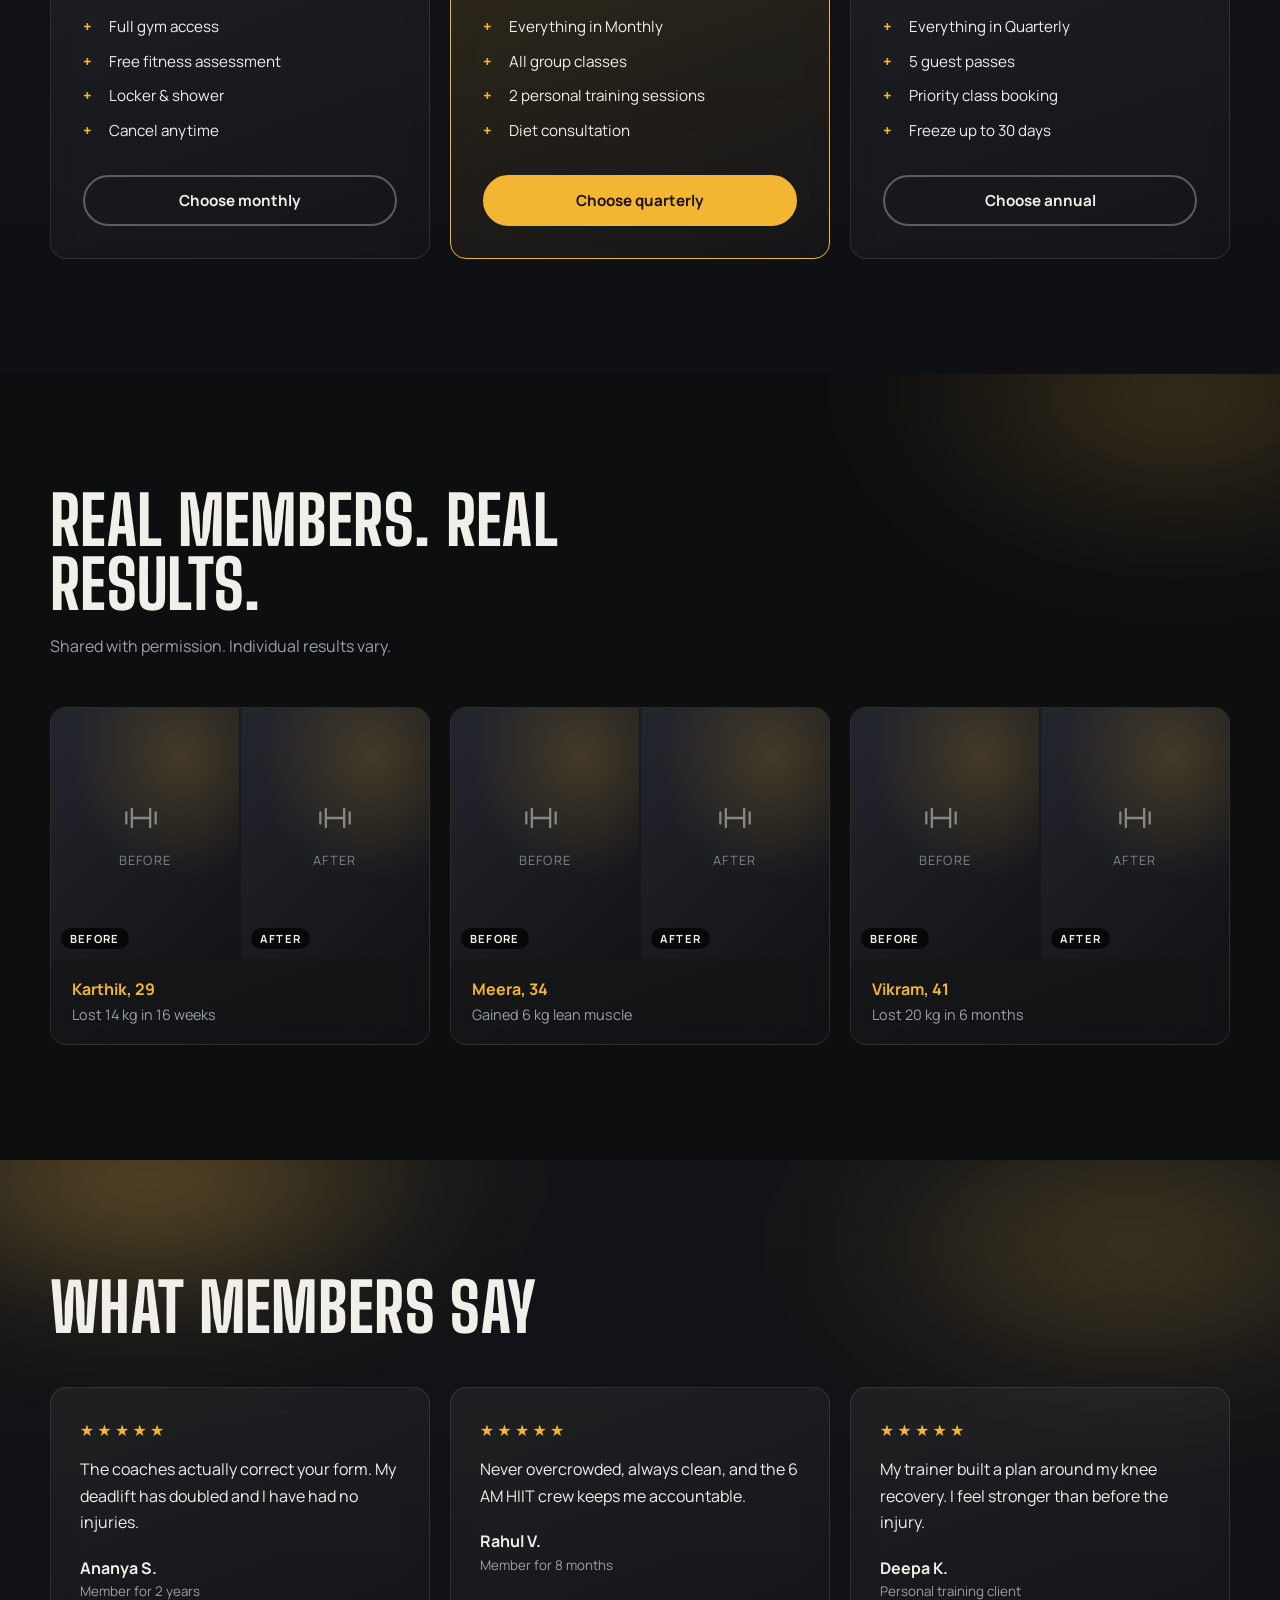
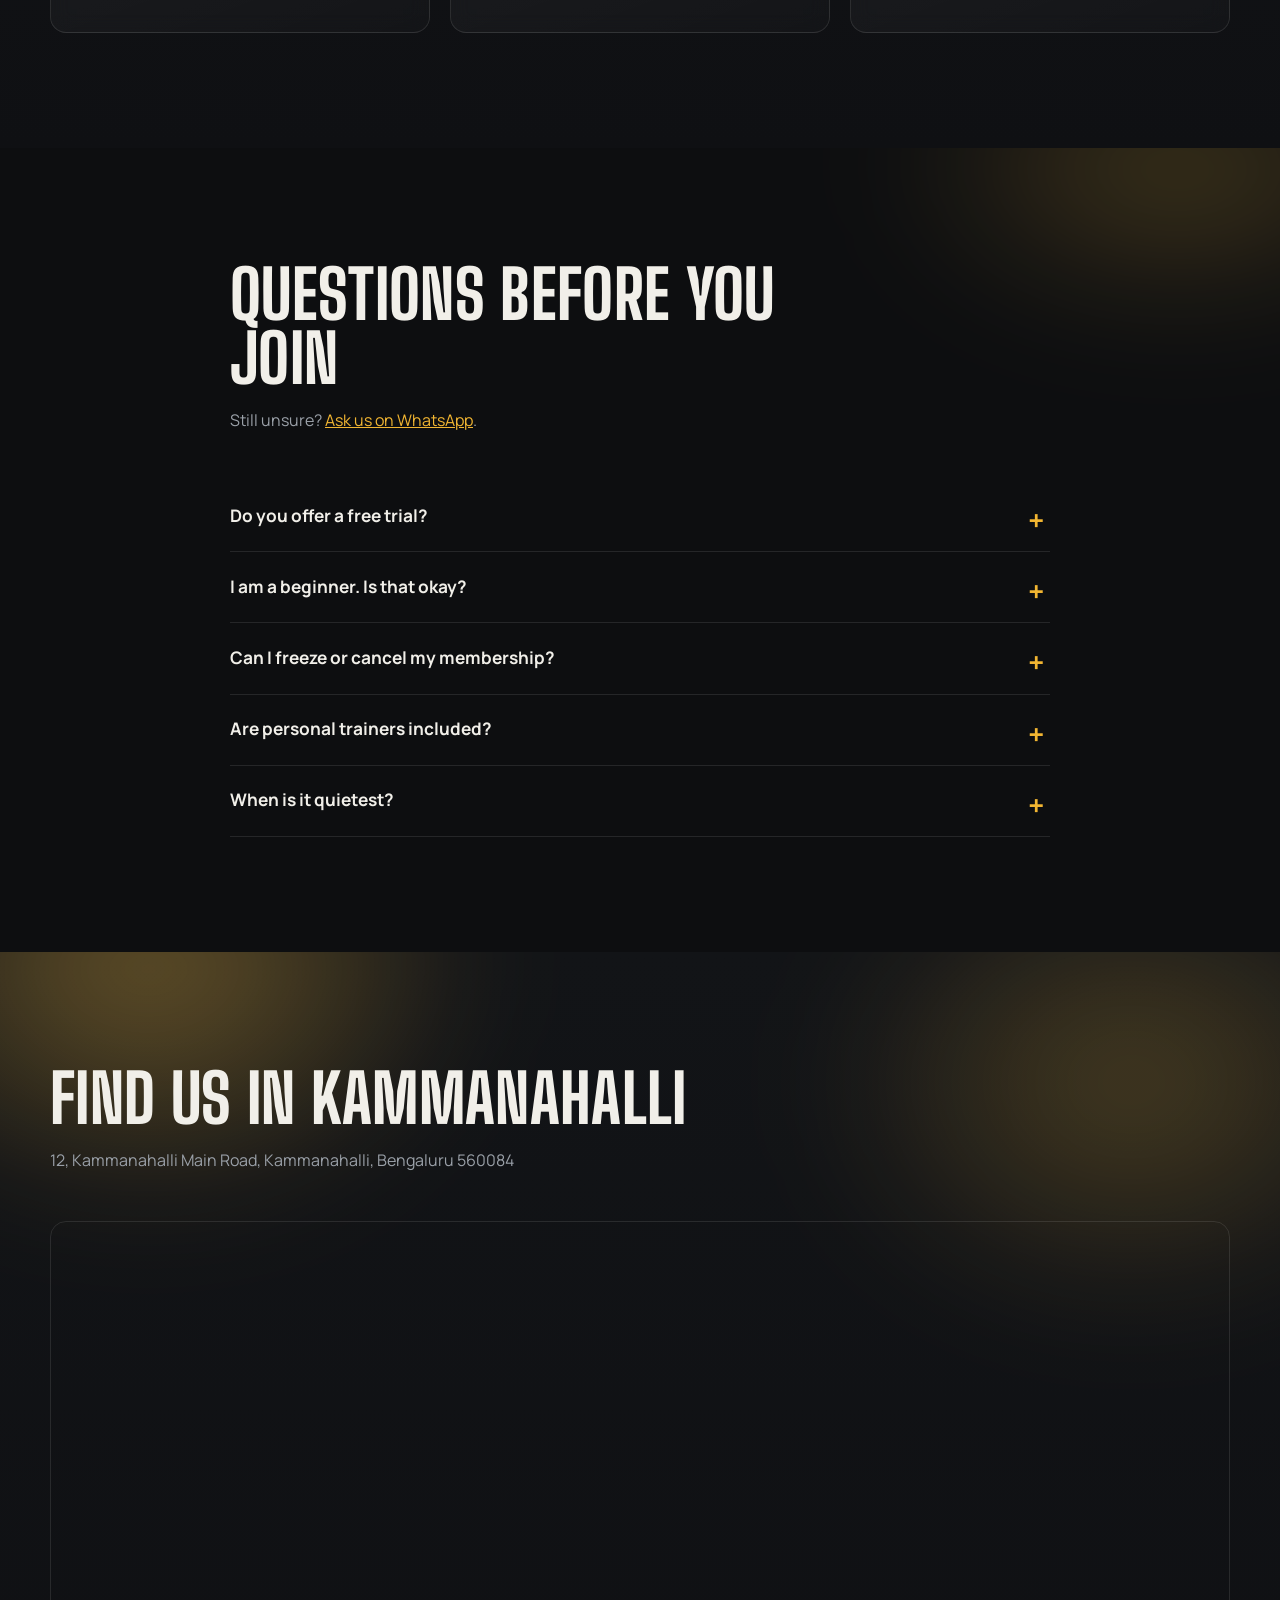
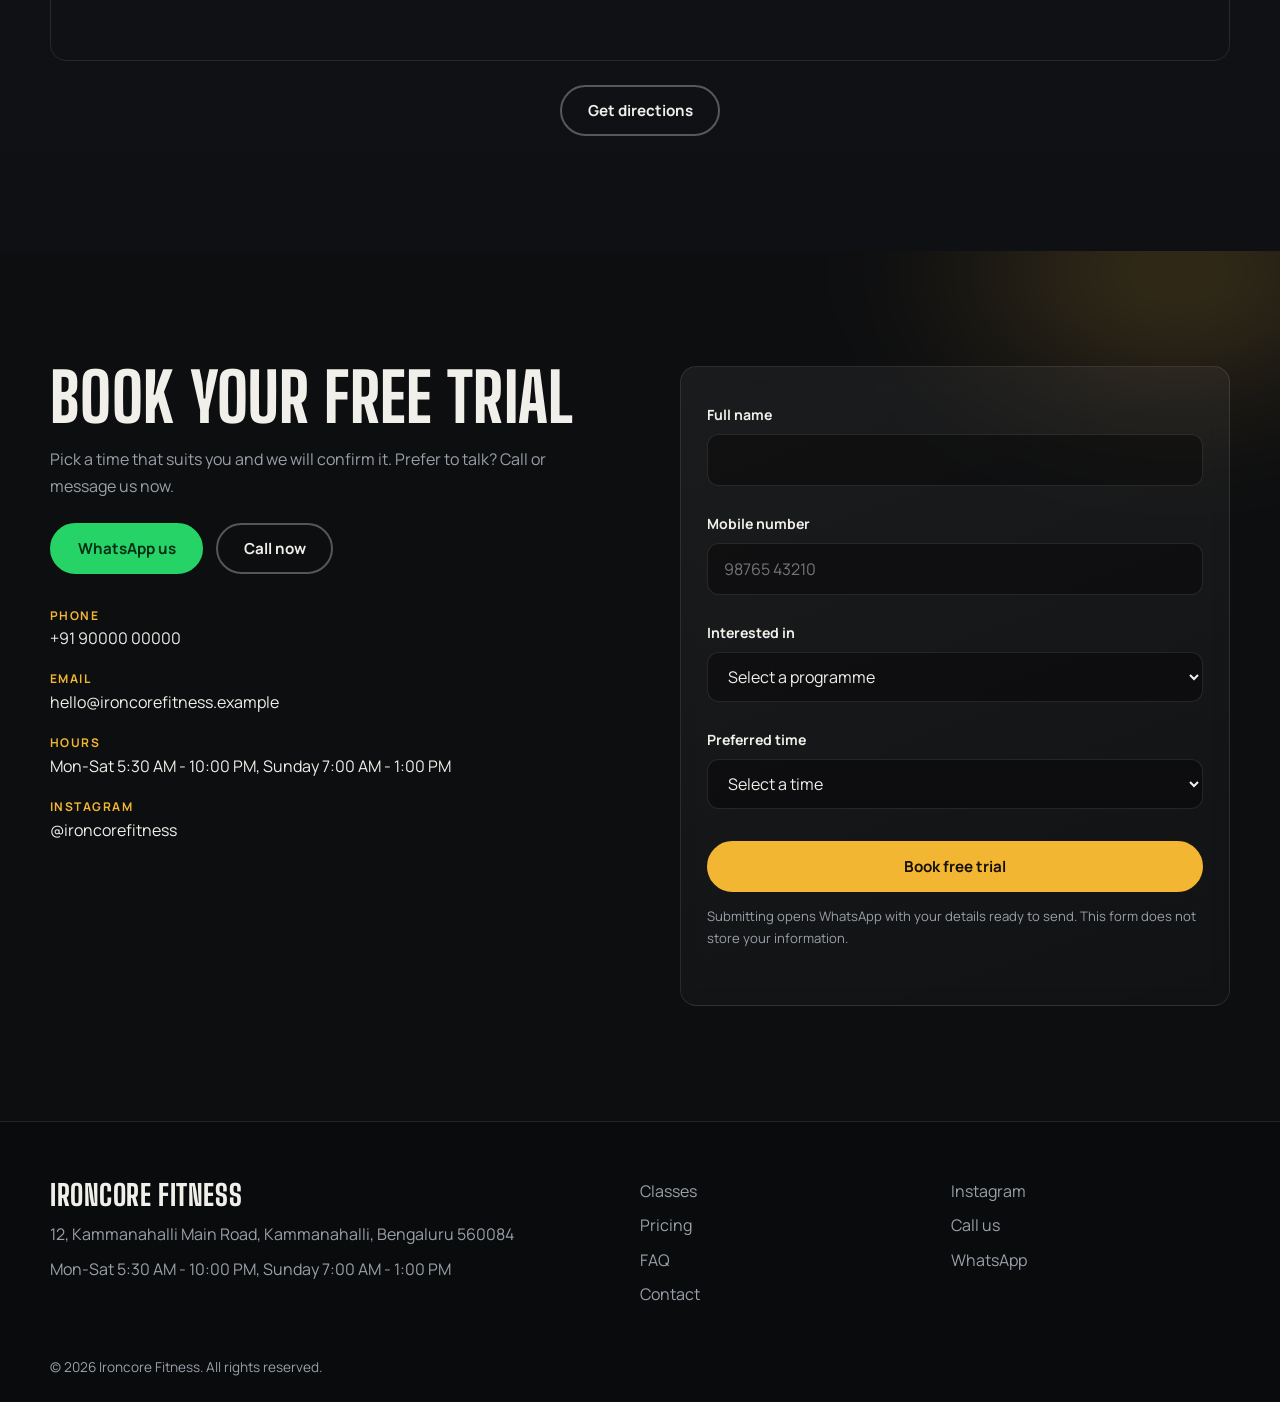
==== commit 3de36c7c: "Update index.html" ====
--- a/index.html
+++ b/index.html
@@ -181,4 +181,4 @@
 <div class="dock" aria-label="Quick contact"><a data-tel href="#">Call now</a><a data-wa href="#" target="_blank" rel="noopener">WhatsApp</a><a class="on" href="#contact">Free trial</a></div>
 <script src="script.js" defer></script>
 </body>
-</html>
+</html> 
--- a/style.css
+++ b/style.css
@@ -13,8 +13,18 @@
 h1,h2,h3{font-family:var(--fd);font-weight:800;line-height:.95;text-transform:uppercase;letter-spacing:.005em}
 h2{font-size:clamp(2.4rem,6vw,4.2rem);margin-bottom:1rem}
 h3{font-size:1.7rem;line-height:1}
-.sec{padding:clamp(4.5rem,9vw,8rem) 0}
-.sec--alt{background:linear-gradient(180deg,#121417,#0f1013)}
+.sec{position:relative;overflow:hidden;padding:clamp(4.5rem,9vw,8rem) 0}
+.sec:not(.sec--alt)::before{content:"";position:absolute;inset:-10% -10% auto -10%;height:60%;z-index:0;pointer-events:none;
+  background:radial-gradient(28% 50% at 85% 20%,color-mix(in srgb,var(--accent) 22%,transparent),transparent 70%);
+  filter:blur(55px);mix-blend-mode:screen;animation:auraDrift 34s ease-in-out infinite alternate-reverse;will-change:transform}
+.sec:not(.sec--alt)>.wrap{position:relative;z-index:1}
+.sec--alt{position:relative;overflow:hidden;background:linear-gradient(180deg,#121417,#0f1013)}
+.sec--alt::before{content:"";position:absolute;inset:-10% -10% auto -10%;height:70%;z-index:0;pointer-events:none;
+  background:radial-gradient(32% 60% at 18% 15%,color-mix(in srgb,var(--accent) 38%,transparent),transparent 70%),
+    radial-gradient(30% 55% at 82% 35%,color-mix(in srgb,var(--accent) 24%,transparent),transparent 70%);
+  filter:blur(55px);mix-blend-mode:screen;animation:auraDrift 28s ease-in-out infinite alternate;will-change:transform}
+.sec--alt>.wrap{position:relative;z-index:1}
+@keyframes auraDrift{0%{transform:translate3d(0,0,0) scale(1)}50%{transform:translate3d(3%,-4%,0) scale(1.07)}100%{transform:translate3d(-3%,3%,0) scale(1)}}
 .head{max-width:640px;margin-bottom:3rem}.head p{color:var(--muted)}.head a{color:var(--accent)}
 .prose{color:var(--muted);max-width:60ch}.prose p+p{margin-top:1rem}
 .grid{display:grid;gap:1.25rem}
@@ -43,7 +53,11 @@
 
 /* hero */
 .hero{overflow:hidden;position:relative;min-height:100svh;display:flex;flex-direction:column;justify-content:flex-end;padding-top:var(--nav);isolation:isolate}
-.hero__bg{position:absolute;inset:0;z-index:-3;background:radial-gradient(70% 60% at 75% 25%,color-mix(in srgb,var(--accent) 30%,transparent),transparent 65%),#0a0b0d}
+.hero__bg{position:absolute;inset:0;z-index:-3;overflow:hidden;background:radial-gradient(70% 60% at 75% 25%,color-mix(in srgb,var(--accent) 30%,transparent),transparent 65%),#0a0b0d}
+.hero__bg::after{content:"";position:absolute;inset:-20%;
+  background:radial-gradient(30% 24% at 30% 72%,color-mix(in srgb,var(--accent) 26%,transparent),transparent 70%),
+    radial-gradient(26% 20% at 82% 30%,color-mix(in srgb,#fff 10%,transparent),transparent 70%);
+  filter:blur(50px);mix-blend-mode:screen;animation:auraDrift 22s ease-in-out infinite alternate;will-change:transform}
 .hero__img{position:absolute;inset:0;width:100%;height:100%;object-fit:cover;z-index:-2;animation:push 16s ease-out both}
 .hero__shade{position:absolute;inset:0;z-index:-1;background:linear-gradient(90deg,rgba(13,14,16,.78),rgba(13,14,16,.2) 70%),linear-gradient(180deg,rgba(13,14,16,.5),transparent 35%,var(--bg))}
 @keyframes push{from{transform:scale(1.12)}to{transform:scale(1)}}
@@ -168,4 +182,82 @@
 .wa{display:none;position:fixed;right:1.25rem;bottom:1.25rem;z-index:40;min-height:52px;padding:0 1.4rem;place-items:center;border-radius:99px;background:#25d366;color:#052e16;font-weight:700;text-decoration:none;box-shadow:0 12px 30px -8px rgba(0,0,0,.6);transition:transform .2s}
 .wa:hover{transform:translateY(-2px)}
 @media(max-width:400px){.hero__cta .btn{width:100%}.plan{padding:1.5rem}.gal__b{padding:1rem}}
-@media(min-width:960px){.wa{display:grid}}+@media(min-width:960px){.wa{display:grid}}
+
+/* rollable photo carousels (services / trainers / results) */
+.rollwrap{position:relative}
+.g3.rolltrack,.g4.rolltrack{display:flex;align-items:flex-start;overflow-x:auto;overscroll-behavior-x:contain;scroll-snap-type:x proximity;-webkit-overflow-scrolling:touch;scrollbar-width:none;cursor:grab;padding:.25rem .25rem 1.4rem;gap:1.25rem;user-select:none}
+.g3.rolltrack::-webkit-scrollbar,.g4.rolltrack::-webkit-scrollbar{display:none}
+.g3.rolltrack.dragging,.g4.rolltrack.dragging{cursor:grabbing;scroll-snap-type:none}
+.g3.rolltrack>*,.g4.rolltrack>*{scroll-snap-align:start;flex:0 0 auto;width:min(78vw,290px)}
+#trainersGrid.rolltrack>*{width:min(66vw,240px)}
+#galleryGrid.rolltrack>*{width:min(88vw,380px)}
+@media(min-width:640px){.g3.rolltrack>*{width:320px}#trainersGrid.rolltrack>*{width:250px}#galleryGrid.rolltrack>*{width:400px}}
+@media(min-width:960px){.g3.rolltrack>*{width:340px}#trainersGrid.rolltrack>*{width:265px}#galleryGrid.rolltrack>*{width:420px}}
+.rollfade{position:absolute;top:0;bottom:1.4rem;width:56px;pointer-events:none;z-index:3;opacity:0;transition:opacity .3s}
+.rollfade.l{left:0;background:linear-gradient(90deg,#0d0e10,transparent)}
+.rollfade.r{right:0;background:linear-gradient(270deg,#0d0e10,transparent)}
+.sec--alt .rollfade.l{background:linear-gradient(90deg,#121417,transparent)}
+.sec--alt .rollfade.r{background:linear-gradient(270deg,#0f1013,transparent)}
+.rollnav{position:absolute;top:calc(50% - .7rem);translate:0 -50%;z-index:4;width:42px;height:42px;border-radius:99px;background:rgba(13,14,16,.72);border:1px solid var(--line);color:var(--text);display:none;place-items:center;cursor:pointer;backdrop-filter:blur(8px);transition:opacity .3s,background .2s,border-color .2s}
+.rollnav:hover{background:var(--accent);color:var(--accent-ink);border-color:var(--accent)}
+.rollnav.prev{left:.4rem}.rollnav.next{right:.4rem}
+@media(min-width:960px){.rollnav{display:grid}}
+@media(prefers-reduced-motion:reduce){.g3.rolltrack,.g4.rolltrack{scroll-behavior:auto}}
+@keyframes rollPeek{0%{transform:translateX(0)}35%{transform:translateX(-22px)}65%{transform:translateX(5px)}100%{transform:translateX(0)}}
+.rolltrack.peek>*:first-child{animation:rollPeek 1.1s ease-out .5s both}
+
+/* "image wheel" scatter: each photo tile sits at a gentle tilt with a staggered
+   height, like a fanned deck of photos, echoing the ImageWheel reference. Caption
+   text (title/tag) stays level and untilted for legibility. */
+.frame,.gal__pair{transition:transform .4s cubic-bezier(.2,.7,.2,1);transform:rotate(var(--tilt,0deg))}
+.rolltrack>.card .frame,.rolltrack>.card .gal__pair{box-shadow:0 22px 44px -16px rgba(0,0,0,.65)}
+.rolltrack>.card:hover .frame,.rolltrack>.card:hover .gal__pair,
+.rolltrack>.card:focus-within .frame,.rolltrack>.card:focus-within .gal__pair{--tilt:0deg}
+.rolltrack>.card .svc__b,.rolltrack>.card .tr__b{padding-top:2rem}
+.rolltrack>.card .gal__b{padding-top:1.6rem}
+.rolltrack>.card:nth-child(8n+1){margin-top:44px}
+.rolltrack>.card:nth-child(8n+1) .frame,.rolltrack>.card:nth-child(8n+1) .gal__pair{--tilt:-5deg}
+.rolltrack>.card:nth-child(8n+2){margin-top:6px}
+.rolltrack>.card:nth-child(8n+2) .frame,.rolltrack>.card:nth-child(8n+2) .gal__pair{--tilt:4deg}
+.rolltrack>.card:nth-child(8n+3){margin-top:28px}
+.rolltrack>.card:nth-child(8n+3) .frame,.rolltrack>.card:nth-child(8n+3) .gal__pair{--tilt:-3deg}
+.rolltrack>.card:nth-child(8n+4){margin-top:0}
+.rolltrack>.card:nth-child(8n+4) .frame,.rolltrack>.card:nth-child(8n+4) .gal__pair{--tilt:6deg}
+.rolltrack>.card:nth-child(8n+5){margin-top:36px}
+.rolltrack>.card:nth-child(8n+5) .frame,.rolltrack>.card:nth-child(8n+5) .gal__pair{--tilt:-6deg}
+.rolltrack>.card:nth-child(8n+6){margin-top:14px}
+.rolltrack>.card:nth-child(8n+6) .frame,.rolltrack>.card:nth-child(8n+6) .gal__pair{--tilt:3deg}
+.rolltrack>.card:nth-child(8n+7){margin-top:48px}
+.rolltrack>.card:nth-child(8n+7) .frame,.rolltrack>.card:nth-child(8n+7) .gal__pair{--tilt:-4deg}
+.rolltrack>.card:nth-child(8n+8){margin-top:20px}
+.rolltrack>.card:nth-child(8n+8) .frame,.rolltrack>.card:nth-child(8n+8) .gal__pair{--tilt:5deg}
+/* v3 additions: subpage header banner + active nav link + CTA banner */
+.pagehead{padding:calc(var(--nav) + 3.5rem) 0 1rem;position:relative;overflow:hidden}
+.pagehead::before{content:"";position:absolute;inset:-10% -10% auto -10%;height:80%;z-index:0;pointer-events:none;
+  background:radial-gradient(30% 60% at 20% 10%,color-mix(in srgb,var(--accent) 30%,transparent),transparent 70%);
+  filter:blur(55px);mix-blend-mode:screen}
+.pagehead .wrap{position:relative;z-index:1}
+.pagehead__kicker{color:var(--accent);font-weight:700;letter-spacing:.14em;text-transform:uppercase;font-size:.8rem;margin-bottom:.6rem}
+.pagehead h1{font-family:var(--fd);font-weight:900;text-transform:uppercase;line-height:.95;font-size:clamp(2.6rem,7vw,4.6rem);margin-bottom:.9rem}
+.pagehead p{color:var(--muted);max-width:56ch;font-size:1.05rem}
+.menu a.active{color:var(--accent)}
+@media(min-width:960px){.menu a.active{opacity:1}}
+.cta{text-align:center}
+.cta h2{margin-bottom:.6rem}
+.cta p{color:var(--muted);max-width:52ch;margin-inline:auto}
+.cta .row{justify-content:center;margin-top:2rem}
+.teaser-link{display:inline-flex;align-items:center;gap:.4rem;margin-top:1.6rem;font-weight:700;color:var(--accent);text-decoration:none}
+.teaser-link:hover{text-decoration:underline}
+
+/* v4 addition: smooth cross-page transitions via the View Transitions API.
+   Needs the <meta name="view-transition" content="same-origin"> tag in each
+   page's <head>. Unsupported browsers just navigate normally — no JS, no
+   fallback needed. */
+@media not (prefers-reduced-motion: reduce){
+  @view-transition{navigation:auto}
+  ::view-transition-old(root){animation:pageOut .32s cubic-bezier(.4,0,.2,1) both}
+  ::view-transition-new(root){animation:pageIn .38s cubic-bezier(.2,.7,.2,1) both}
+}
+@keyframes pageOut{to{opacity:0;transform:translateY(-10px) scale(.99)}}
+@keyframes pageIn{from{opacity:0;transform:translateY(14px)}}
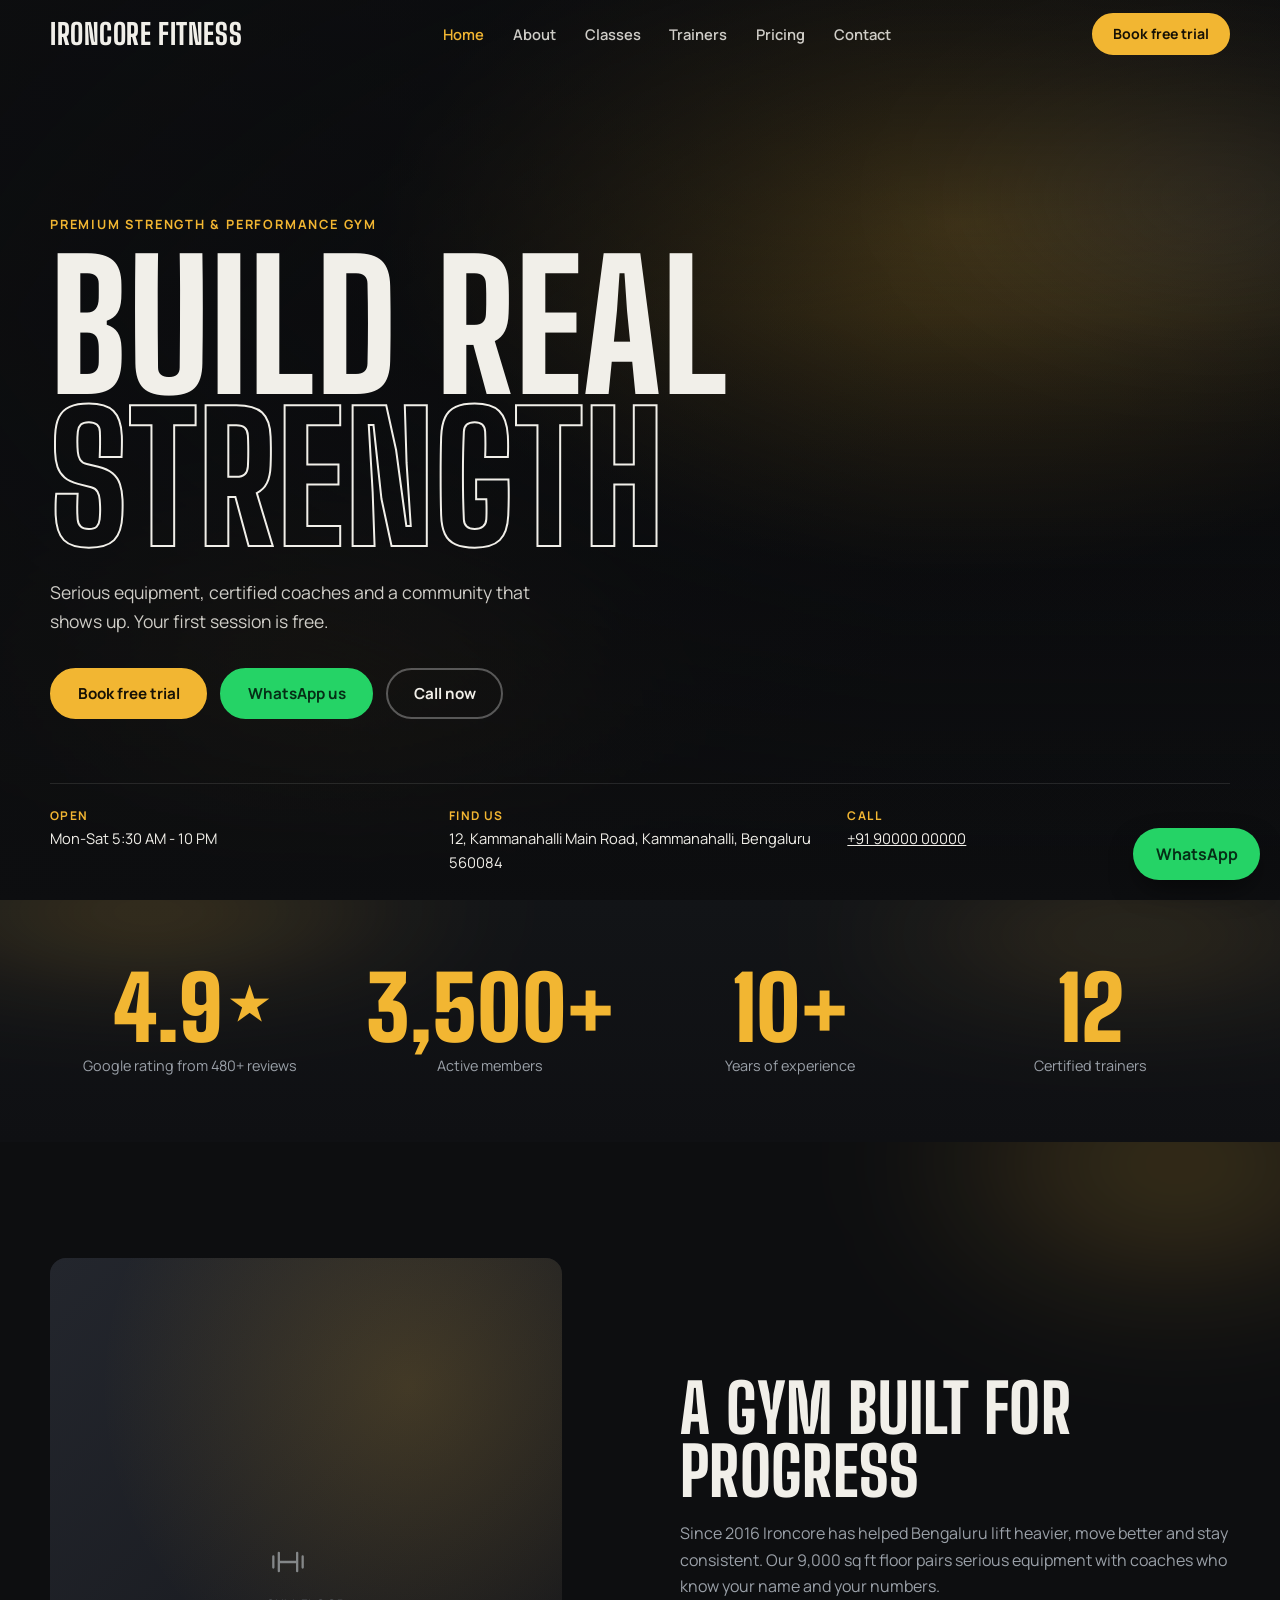
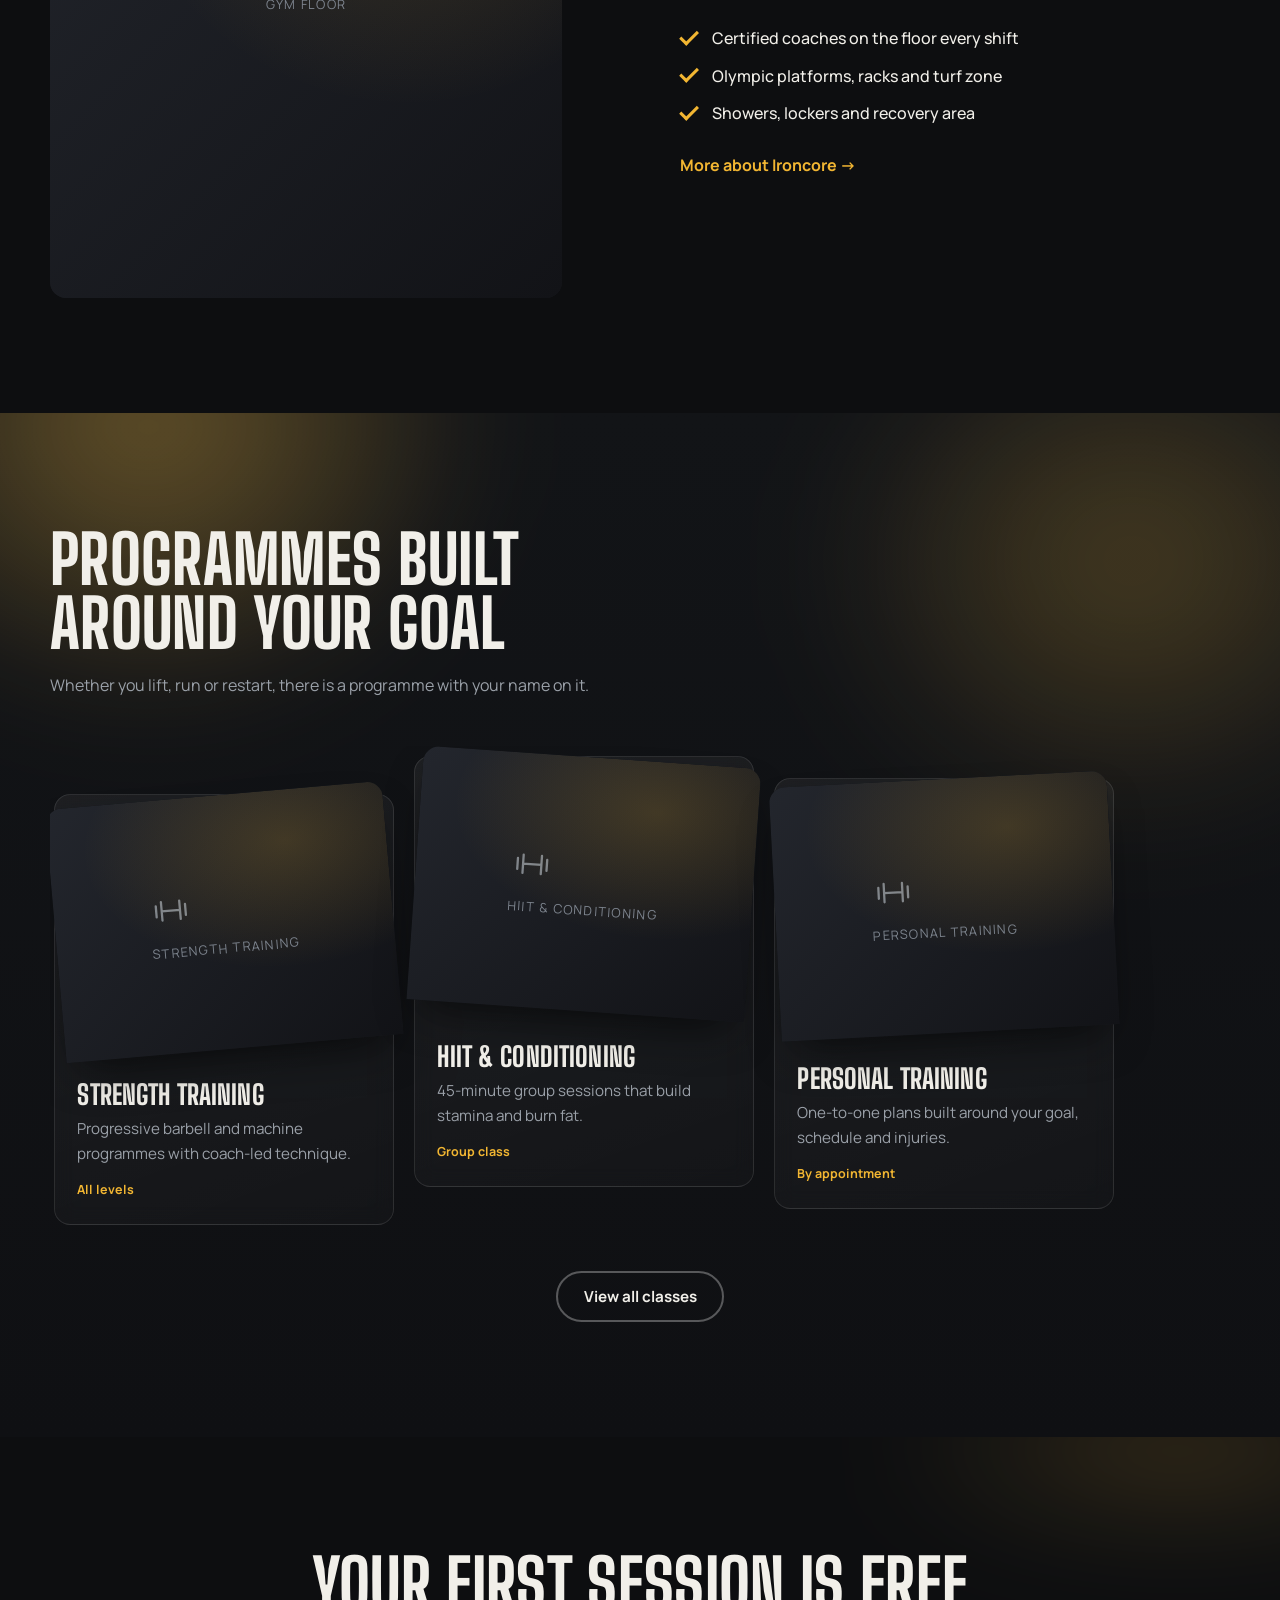
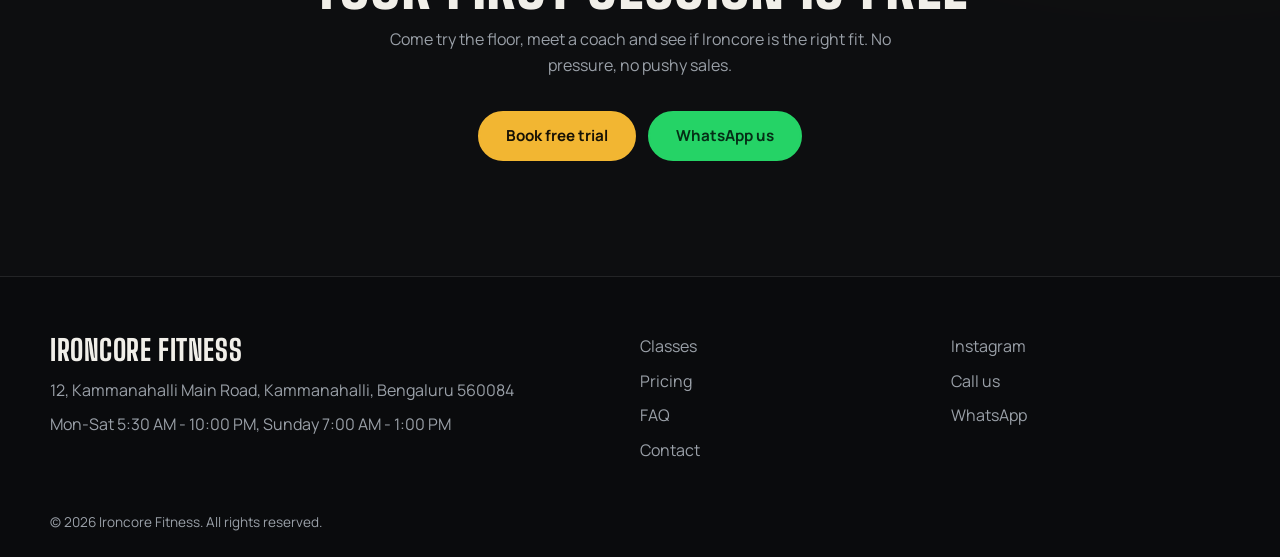
==== commit d5413aeb: "Refactor index.html for SEO and structure Updated HTML structure and meta tags for improved SEO and " ====
--- a/index.html
+++ b/index.html
@@ -4,16 +4,13 @@
 <meta charset="utf-8">
 <meta name="viewport" content="width=device-width, initial-scale=1">
 <!-- =====================================================================
-     ONLY MANUAL HTML EDIT NEEDED: the 6 tags below (title, description,
-     canonical, og:title, og:description, og:url). Search engines and link
-     previews (WhatsApp/Facebook/etc.) read these before any JavaScript
-     runs, so they can't be generated from CONFIG. Everything else on this
-     page — text, images, links, colors, prices, hours — comes from the
-     CONFIG object at the top of script.js. See README.md.
-     ===================================================================== -->
+     ONLY MANUAL HTML EDIT NEEDED PER PAGE: title, description, canonical,
+     og:title, og:description, og:url below. Everything else on this page
+     comes from CONFIG in config.js. See README.md. -->
 <title>Ironcore Fitness | Premium Strength &amp; Performance Gym in Kammanahalli, Bengaluru</title>
 <meta name="description" content="Ironcore Fitness in Kammanahalli, Bengaluru: strength training, HIIT, personal coaching and flexible memberships. Book your free trial or WhatsApp us today.">
 <meta name="theme-color" content="#0d0e10">
+<meta name="view-transition" content="same-origin">
 <link rel="canonical" href="https://www.ironcorefitness.example/">
 <meta property="og:type" content="website">
 <meta property="og:site_name" content="Ironcore Fitness">
@@ -28,19 +25,19 @@
 <link rel="preload" as="image" href="assets/images/hero.jpg" fetchpriority="high">
 <link href="https://fonts.googleapis.com/css2?family=Big+Shoulders+Display:wght@800;900&family=Manrope:wght@400..700&display=swap" rel="stylesheet">
 <link rel="stylesheet" href="style.css">
-<!-- LocalBusiness JSON-LD is generated from CONFIG in script.js. -->
+<!-- LocalBusiness JSON-LD is generated from CONFIG in app.js. -->
 </head>
 <body>
 <a class="skip" href="#main">Skip to content</a>
 <header class="nav" id="nav">
   <div class="wrap nav__in">
-    <a href="#top" class="logo" data-bind="name" aria-label="Home">Your Gym Name</a>
+    <a href="index.html" class="logo" data-bind="name" aria-label="Home">Your Gym Name</a>
     <nav id="menu" class="menu" aria-label="Primary">
-      <a href="#about">About</a><a href="#services">Classes</a><a href="#trainers">Coaches</a>
-      <a href="#plans">Pricing</a><a href="#results">Results</a><a href="#faq">FAQ</a><a href="#contact">Contact</a>
-      <a class="btn btn--sm menu__join" href="#contact">Book free trial</a>
+      <a href="index.html" class="active">Home</a><a href="about.html">About</a><a href="classes.html">Classes</a>
+      <a href="trainers.html">Trainers</a><a href="pricing.html">Pricing</a><a href="contact.html">Contact</a>
+      <a class="btn btn--sm menu__join" href="contact.html#contact-form">Book free trial</a>
     </nav>
-    <a class="btn btn--sm nav__join" href="#contact">Book free trial</a>
+    <a class="btn btn--sm nav__join" href="contact.html#contact-form">Book free trial</a>
     <button class="burger" id="burger" aria-expanded="false" aria-controls="menu" aria-label="Toggle menu"><span></span><span></span></button>
   </div>
 </header>
@@ -55,7 +52,7 @@
     <h1 class="hero__title" id="heroTitle">Build real<br><em>strength</em></h1>
     <p class="hero__sub" id="heroSub"></p>
     <div class="row hero__cta">
-      <a class="btn" href="#contact">Book free trial</a>
+      <a class="btn" href="contact.html#contact-form">Book free trial</a>
       <a class="btn btn--wa" data-wa href="#" target="_blank" rel="noopener">WhatsApp us</a>
       <a class="btn btn--ghost" data-tel href="#">Call now</a>
     </div>
@@ -77,108 +74,44 @@
 <section class="sec" id="about">
   <div class="wrap split">
     <div class="ph-wrap rv" id="aboutImg"></div>
-    <div class="rv"><h2 id="aboutTitle"></h2><div id="aboutText" class="prose"></div><ul class="ticks" id="aboutPoints"></ul>
-      <p class="row" style="margin-top:2rem"><a class="btn" href="#contact">Join now</a></p></div>
+    <div class="rv">
+      <h2 id="aboutTitle"></h2>
+      <div id="aboutText" class="prose" data-limit="1"></div>
+      <ul class="ticks" id="aboutPoints"></ul>
+      <a class="teaser-link" href="about.html">More about Ironcore &rarr;</a>
+    </div>
   </div>
 </section>
 
 <section class="sec sec--alt" id="services">
   <div class="wrap">
     <div class="head rv"><h2>Programmes built around your goal</h2><p>Whether you lift, run or restart, there is a programme with your name on it.</p></div>
-    <div class="grid g3" id="servicesGrid"></div>
+    <div class="grid g3" id="servicesGrid" data-limit="3"></div>
+    <p class="row row--c"><a class="btn btn--ghost" href="classes.html">View all classes</a></p>
   </div>
 </section>
 
-<section class="sec" id="trainers">
+<section class="sec cta" id="join">
   <div class="wrap">
-    <div class="head rv"><h2>Coaches who train you, not the clock</h2><p>Certified, experienced and on the floor every session.</p></div>
-    <div class="grid g4" id="trainersGrid"></div>
-  </div>
-</section>
-
-<section class="sec sec--alt" id="plans">
-  <div class="wrap">
-    <div class="head rv"><h2>Simple pricing. No joining traps.</h2><p>Every plan starts with a free trial session and a fitness assessment.</p></div>
-    <div class="grid g3 plans" id="plansGrid"></div>
-  </div>
-</section>
-
-<section class="sec" id="results">
-  <div class="wrap">
-    <div class="head rv"><h2>Real members. Real results.</h2><p>Shared with permission. Individual results vary.</p></div>
-    <div class="grid g3" id="galleryGrid"></div>
-  </div>
-</section>
-
-<section class="sec sec--alt" id="reviews">
-  <div class="wrap">
-    <div class="head rv"><h2>What members say</h2><p id="reviewLink"></p></div>
-    <div class="grid g3" id="reviewsGrid"></div>
-  </div>
-</section>
-
-<section class="sec" id="faq">
-  <div class="wrap faq">
-    <div class="head rv"><h2>Questions before you join</h2><p>Still unsure? <a data-wa href="#" target="_blank" rel="noopener">Ask us on WhatsApp</a>.</p></div>
-    <div id="faqList" class="rv"></div>
-  </div>
-</section>
-
-<section class="sec sec--alt" id="location">
-  <div class="wrap">
-    <div class="head rv"><h2>Find us in <span data-bind="area"></span></h2><p data-bind="address"></p></div>
-    <div class="map rv"><iframe id="mapFrame" title="Map showing the gym location" loading="lazy" referrerpolicy="no-referrer-when-downgrade"></iframe></div>
-    <p class="row row--c"><a class="btn btn--ghost" id="dirLink" href="#" target="_blank" rel="noopener">Get directions</a></p>
-  </div>
-</section>
-
-<section class="sec" id="contact">
-  <div class="wrap split split--top">
-    <div class="rv">
-      <h2>Book your free trial</h2>
-      <p class="prose">Pick a time that suits you and we will confirm it. Prefer to talk? Call or message us now.</p>
-      <div class="row" style="margin-top:1.5rem"><a class="btn btn--wa" data-wa href="#" target="_blank" rel="noopener">WhatsApp us</a><a class="btn btn--ghost" data-tel href="#">Call now</a></div>
-      <ul class="info">
-        <li><b>Phone</b><a data-tel data-bind="phoneDisplay" href="#"></a></li>
-        <li><b>Email</b><a data-mail data-bind="email" href="#"></a></li>
-        <li><b>Hours</b><span data-bind="hours"></span></li>
-        <li><b>Instagram</b><a data-ig data-bind="instagramHandle" href="#" target="_blank" rel="noopener"></a></li>
-      </ul>
-    </div>
-    <form class="card form rv" id="form" name="trial" novalidate data-netlify="true" netlify-honeypot="website">
-      <input type="hidden" name="form-name" value="trial">
-      <label for="f-name">Full name</label>
-      <input id="f-name" name="name" autocomplete="name" required aria-describedby="e-name">
-      <p class="err" id="e-name"></p>
-      <label for="f-phone">Mobile number</label>
-      <input id="f-phone" name="phone" type="tel" autocomplete="tel" inputmode="tel" placeholder="98765 43210" required aria-describedby="e-phone">
-      <p class="err" id="e-phone"></p>
-      <label for="f-interest">Interested in</label>
-      <select id="f-interest" name="interest" required aria-describedby="e-interest"></select>
-      <p class="err" id="e-interest"></p>
-      <label for="f-time">Preferred time</label>
-      <select id="f-time" name="time" required aria-describedby="e-time"></select>
-      <p class="err" id="e-time"></p>
-      <input class="hp" name="website" tabindex="-1" autocomplete="off" aria-hidden="true">
-      <button class="btn" type="submit">Book free trial</button>
-      <p class="note" id="formNote"></p>
-      <p class="status" id="status" role="status" aria-live="polite"></p>
-    </form>
+    <h2>Your first session is free</h2>
+    <p>Come try the floor, meet a coach and see if Ironcore is the right fit. No pressure, no pushy sales.</p>
+    <div class="row"><a class="btn" href="contact.html#contact-form">Book free trial</a><a class="btn btn--wa" data-wa href="#" target="_blank" rel="noopener">WhatsApp us</a></div>
   </div>
 </section>
 </main>
 
 <footer class="foot">
   <div class="wrap foot__in">
-    <div><a href="#top" class="logo" data-bind="name">Your Gym Name</a><p data-bind="address"></p><p data-bind="hours"></p></div>
-    <nav aria-label="Footer"><a href="#services">Classes</a><a href="#plans">Pricing</a><a href="#faq">FAQ</a><a href="#contact">Contact</a></nav>
+    <div><a href="index.html" class="logo" data-bind="name">Your Gym Name</a><p data-bind="address"></p><p data-bind="hours"></p></div>
+    <nav aria-label="Footer"><a href="classes.html">Classes</a><a href="pricing.html">Pricing</a><a href="contact.html#faq">FAQ</a><a href="contact.html">Contact</a></nav>
     <div><a data-ig href="#" target="_blank" rel="noopener">Instagram</a><a data-tel href="#">Call us</a><a data-wa href="#" target="_blank" rel="noopener">WhatsApp</a></div>
   </div>
   <p class="wrap copy">&copy; <span id="year"></span> <span data-bind="name"></span>. All rights reserved.</p>
 </footer>
 
 <a class="wa" data-wa href="#" target="_blank" rel="noopener" aria-label="Chat with us on WhatsApp">WhatsApp</a>
-<div class="dock" aria-label="Quick contact"><a data-tel href="#">Call now</a><a data-wa href="#" target="_blank" rel="noopener">WhatsApp</a><a class="on" href="#contact">Free trial</a></div>
-<script src="script.js" defer></script>
+<div class="dock" aria-label="Quick contact"><a data-tel href="#">Call now</a><a data-wa href="#" target="_blank" rel="noopener">WhatsApp</a><a class="on" href="contact.html#contact-form">Free trial</a></div>
+<script src="config.js"></script>
+<script src="app.js" defer></script>
 </body>
-</html> 
+</html>
